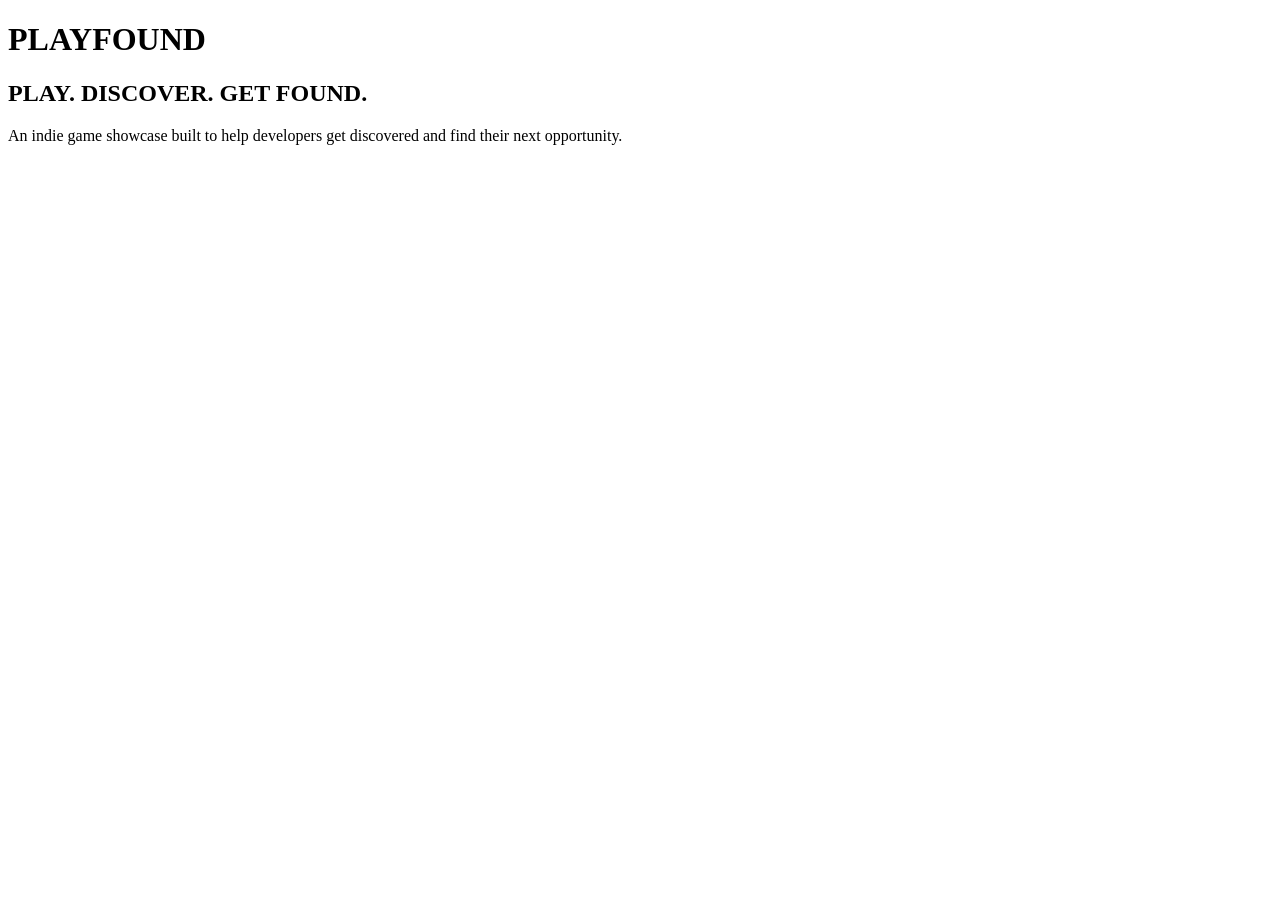
==== index.html @ e5d48557 "Add initial HTML structure for PLAYFOUND" ====
<!DOCTYPE html>
<html lang="en">

<head>
  <meta charset="UTF-8">
  <meta name="viewport" content="width=device-width, initial-scale=1.0">

  <title>PLAYFOUND</title>
</head>

<body>

  <h1>PLAYFOUND</h1>

  <h2>PLAY. DISCOVER. GET FOUND.</h2>

  <p>
    An indie game showcase built to help developers get discovered
    and find their next opportunity.
  </p>

</body>

</html>
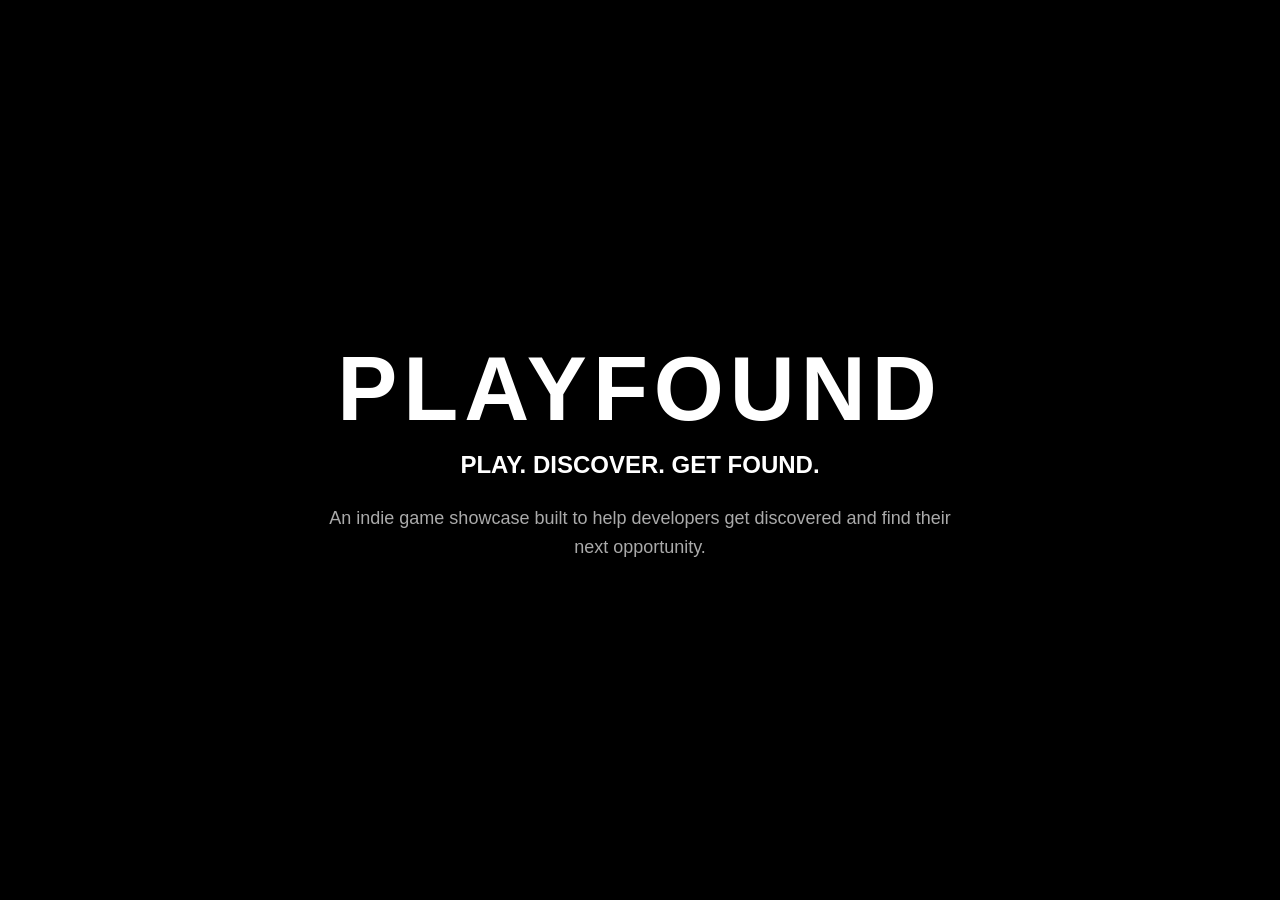
==== commit 5224e32b: "Refactor HTML structure in index.html Rearranged header and paragraph elements within the main secti" ====
--- a/index.html
+++ b/index.html
@@ -6,18 +6,23 @@
   <meta name="viewport" content="width=device-width, initial-scale=1.0">
 
   <title>PLAYFOUND</title>
+  <link rel="stylesheet" href="style.css">
 </head>
 
 <body>
 
-  <h1>PLAYFOUND</h1>
+  <main class="hero">
 
-  <h2>PLAY. DISCOVER. GET FOUND.</h2>
+    <h1>PLAYFOUND</h1>
 
-  <p>
-    An indie game showcase built to help developers get discovered
-    and find their next opportunity.
-  </p>
+    <h2>PLAY. DISCOVER. GET FOUND.</h2>
+
+    <p>
+      An indie game showcase built to help developers get discovered
+      and find their next opportunity.
+    </p>
+
+  </main>
 
 </body>
 
--- a/style.css
+++ b/style.css
@@ -0,0 +1,45 @@
+* {
+  box-sizing: border-box;
+  margin: 0;
+  padding: 0;
+}
+
+body {
+  background: #000;
+  color: #fff;
+  font-family: Arial, Helvetica, sans-serif;
+}
+
+.hero {
+  min-height: 100vh;
+
+  display: flex;
+  flex-direction: column;
+
+  justify-content: center;
+  align-items: center;
+
+  text-align: center;
+
+  padding: 40px;
+}
+
+h1 {
+  font-size: 90px;
+  letter-spacing: 6px;
+}
+
+h2 {
+  margin-top: 10px;
+  font-size: 24px;
+}
+
+p {
+  margin-top: 25px;
+  max-width: 650px;
+
+  color: #aaa;
+
+  font-size: 18px;
+  line-height: 1.6;
+}
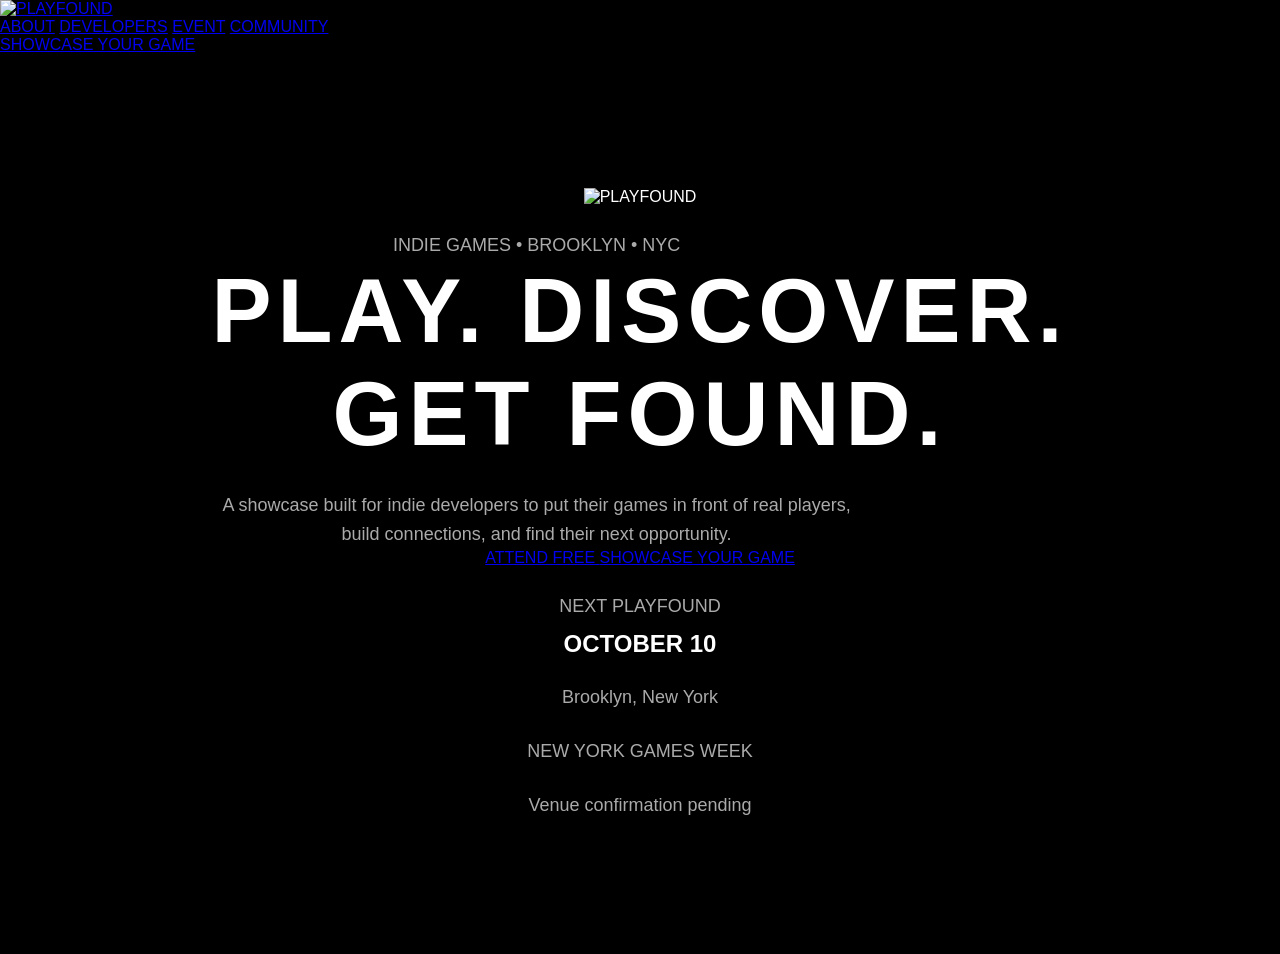
==== commit f3db9993: "Enhance index.html with SEO and navigation updates Updated the title and added meta description for " ====
--- a/index.html
+++ b/index.html
@@ -5,22 +5,105 @@
   <meta charset="UTF-8">
   <meta name="viewport" content="width=device-width, initial-scale=1.0">
 
-  <title>PLAYFOUND</title>
+  <title>PLAYFOUND | Indie Game Showcase NYC</title>
+
+  <meta
+    name="description"
+    content="PLAYFOUND is an indie game showcase where developers, players, publishers, and the gaming community come together."
+  >
+
   <link rel="stylesheet" href="style.css">
 </head>
 
 <body>
 
-  <main class="hero">
+  <!-- NAVIGATION -->
+  <header class="navbar">
 
-    <h1>PLAYFOUND</h1>
+    <a href="#" class="nav-logo">
+      <img src="playfound-logo.svg" alt="PLAYFOUND">
+    </a>
 
-    <h2>PLAY. DISCOVER. GET FOUND.</h2>
+    <nav>
+      <a href="#about">ABOUT</a>
+      <a href="#developers">DEVELOPERS</a>
+      <a href="#event">EVENT</a>
+      <a href="#community">COMMUNITY</a>
+    </nav>
 
-    <p>
-      An indie game showcase built to help developers get discovered
-      and find their next opportunity.
-    </p>
+    <a href="#developers" class="nav-button">
+      SHOWCASE YOUR GAME
+    </a>
+
+  </header>
+
+
+  <!-- HERO -->
+  <main>
+
+    <section class="hero">
+
+      <div class="hero-content">
+
+        <img
+          src="playfound-logo.svg"
+          alt="PLAYFOUND"
+          class="hero-logo"
+        >
+
+        <p class="eyebrow">
+          INDIE GAMES • BROOKLYN • NYC
+        </p>
+
+        <h1>
+          PLAY. DISCOVER.<br>
+          <span>GET FOUND.</span>
+        </h1>
+
+        <p class="hero-description">
+          A showcase built for indie developers to put their games
+          in front of real players, build connections, and find
+          their next opportunity.
+        </p>
+
+        <div class="hero-buttons">
+
+          <a href="#event" class="button primary">
+            ATTEND FREE
+          </a>
+
+          <a href="#developers" class="button secondary">
+            SHOWCASE YOUR GAME
+          </a>
+
+        </div>
+
+      </div>
+
+
+      <div class="event-card">
+
+        <p class="event-label">
+          NEXT PLAYFOUND
+        </p>
+
+        <h2>OCTOBER 10</h2>
+
+        <p>Brooklyn, New York</p>
+
+        <div class="event-divider"></div>
+
+        <p class="event-week">
+          NEW YORK GAMES WEEK
+        </p>
+
+        <p class="event-status">
+          Venue confirmation pending
+        </p>
+
+      </div>
+
+    </section>
 
   </main>
 
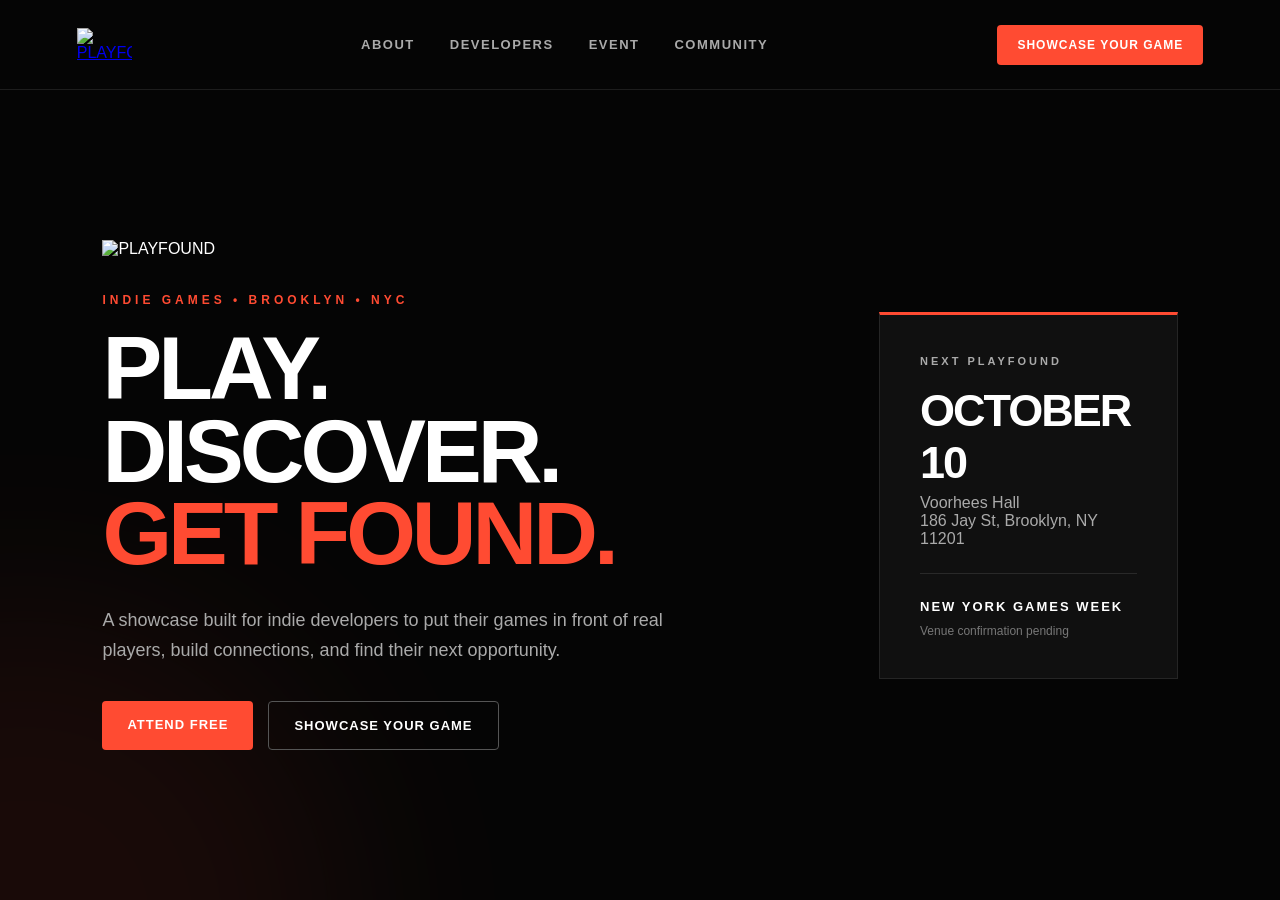
==== commit 75a8f09a: "Modify event card with new location details Updated event details and location in the event card." ====
--- a/index.html
+++ b/index.html
@@ -81,7 +81,8 @@
       </div>
 
 
-      <div class="event-card">
+      <!-- NEXT EVENT CARD -->
+      <div class="event-card" id="event">
 
         <p class="event-label">
           NEXT PLAYFOUND
@@ -89,7 +90,10 @@
 
         <h2>OCTOBER 10</h2>
 
-        <p>Brooklyn, New York</p>
+        <p>
+          Voorhees Hall<br>
+          186 Jay St, Brooklyn, NY 11201
+        </p>
 
         <div class="event-divider"></div>
 
--- a/style.css
+++ b/style.css
@@ -1,45 +1,322 @@
+/* =========================
+   PLAYFOUND
+   ========================= */
+
 * {
   box-sizing: border-box;
   margin: 0;
   padding: 0;
 }
 
+html {
+  scroll-behavior: smooth;
+}
+
 body {
-  background: #000;
-  color: #fff;
+  background: #050505;
+  color: #ffffff;
   font-family: Arial, Helvetica, sans-serif;
 }
 
+
+/* NAVIGATION */
+
+.navbar {
+  height: 90px;
+  padding: 0 6%;
+
+  display: flex;
+  align-items: center;
+  justify-content: space-between;
+
+  position: relative;
+  z-index: 10;
+
+  border-bottom: 1px solid #1d1d1d;
+}
+
+.nav-logo img {
+  width: 55px;
+  display: block;
+}
+
+.navbar nav {
+  display: flex;
+  gap: 35px;
+}
+
+.navbar nav a {
+  color: #aaaaaa;
+  text-decoration: none;
+
+  font-size: 13px;
+  font-weight: 700;
+  letter-spacing: 1.5px;
+
+  transition: 0.2s ease;
+}
+
+.navbar nav a:hover {
+  color: #ffffff;
+}
+
+.nav-button {
+  background: #ff4b32;
+  color: white;
+
+  padding: 13px 20px;
+
+  text-decoration: none;
+  font-size: 12px;
+  font-weight: 800;
+  letter-spacing: 1px;
+
+  border-radius: 4px;
+
+  transition: 0.2s ease;
+}
+
+.nav-button:hover {
+  transform: translateY(-2px);
+}
+
+
+/* HERO */
+
 .hero {
-  min-height: 100vh;
-
+  min-height: calc(100vh - 90px);
+
+  padding: 80px 8%;
+
+  display: grid;
+  grid-template-columns: 1.4fr 0.6fr;
+  align-items: center;
+  gap: 80px;
+
+  position: relative;
+  overflow: hidden;
+}
+
+
+/* subtle background glow */
+
+.hero::before {
+  content: "";
+
+  position: absolute;
+
+  width: 650px;
+  height: 650px;
+
+  left: -300px;
+  bottom: -350px;
+
+  background: #ff4b32;
+  opacity: 0.08;
+
+  border-radius: 50%;
+  filter: blur(100px);
+
+  pointer-events: none;
+}
+
+
+.hero-content {
+  position: relative;
+  z-index: 2;
+}
+
+.hero-logo {
+  width: 90px;
+  margin-bottom: 35px;
+}
+
+.eyebrow {
+  color: #ff4b32;
+
+  font-size: 12px;
+  font-weight: 800;
+
+  letter-spacing: 4px;
+
+  margin-bottom: 20px;
+}
+
+.hero h1 {
+  font-size: clamp(55px, 7vw, 105px);
+
+  line-height: 0.92;
+
+  letter-spacing: -4px;
+
+  max-width: 900px;
+}
+
+.hero h1 span {
+  color: #ff4b32;
+}
+
+.hero-description {
+  max-width: 620px;
+
+  margin-top: 30px;
+
+  color: #aaaaaa;
+
+  font-size: 18px;
+  line-height: 1.7;
+}
+
+
+/* BUTTONS */
+
+.hero-buttons {
   display: flex;
-  flex-direction: column;
-
-  justify-content: center;
-  align-items: center;
-
-  text-align: center;
+  gap: 15px;
+
+  margin-top: 35px;
+}
+
+.button {
+  display: inline-block;
+
+  padding: 16px 25px;
+
+  text-decoration: none;
+
+  font-size: 13px;
+  font-weight: 800;
+  letter-spacing: 1px;
+
+  border-radius: 4px;
+
+  transition: 0.2s ease;
+}
+
+.button:hover {
+  transform: translateY(-2px);
+}
+
+.primary {
+  background: #ff4b32;
+  color: white;
+}
+
+.secondary {
+  color: white;
+  border: 1px solid #555;
+  background: transparent;
+}
+
+.secondary:hover {
+  border-color: white;
+}
+
+
+/* EVENT CARD */
+
+.event-card {
+  position: relative;
+  z-index: 2;
+
+  background: #101010;
+
+  border: 1px solid #252525;
+  border-top: 3px solid #ff4b32;
 
   padding: 40px;
-}
-
-h1 {
-  font-size: 90px;
-  letter-spacing: 6px;
-}
-
-h2 {
+
+  max-width: 400px;
+}
+
+.event-label {
+  color: #ff4b32;
+
+  font-size: 11px;
+  font-weight: 800;
+
+  letter-spacing: 3px;
+
+  margin-bottom: 18px;
+}
+
+.event-card h2 {
+  font-size: 45px;
+  letter-spacing: -2px;
+
+  margin-bottom: 5px;
+}
+
+.event-card > p {
+  color: #aaaaaa;
+}
+
+.event-divider {
+  height: 1px;
+
+  background: #292929;
+
+  margin: 25px 0;
+}
+
+.event-card .event-week {
+  color: white;
+
+  font-size: 13px;
+  font-weight: 800;
+
+  letter-spacing: 2px;
+}
+
+.event-card .event-status {
   margin-top: 10px;
-  font-size: 24px;
-}
-
-p {
-  margin-top: 25px;
-  max-width: 650px;
-
-  color: #aaa;
-
-  font-size: 18px;
-  line-height: 1.6;
-}
+
+  font-size: 12px;
+
+  color: #777777;
+}
+
+
+/* MOBILE */
+
+@media (max-width: 850px) {
+
+  .navbar {
+    padding: 0 5%;
+  }
+
+  .navbar nav {
+    display: none;
+  }
+
+  .nav-button {
+    font-size: 10px;
+    padding: 11px 14px;
+  }
+
+  .hero {
+    grid-template-columns: 1fr;
+
+    padding: 60px 7%;
+
+    gap: 50px;
+  }
+
+  .hero h1 {
+    letter-spacing: -2px;
+  }
+
+  .hero-description {
+    font-size: 16px;
+  }
+
+  .hero-buttons {
+    flex-direction: column;
+    align-items: flex-start;
+  }
+
+  .event-card {
+    width: 100%;
+    max-width: none;
+  }
+}
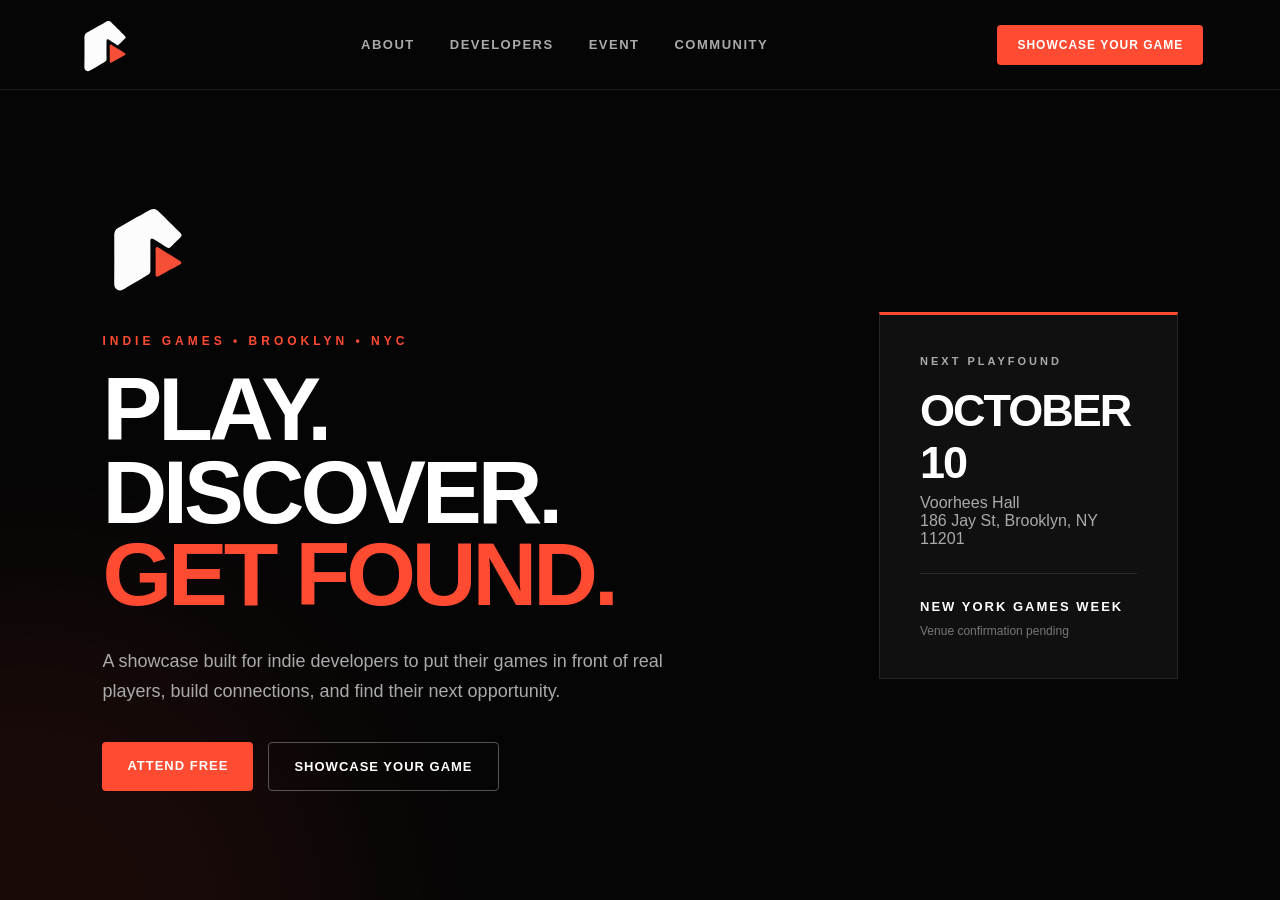
==== commit 180d374b: "Update logo image source in index.html" ====
--- a/index.html
+++ b/index.html
@@ -21,7 +21,7 @@
   <header class="navbar">
 
     <a href="#" class="nav-logo">
-      <img src="playfound-logo.svg" alt="PLAYFOUND">
+      <img src="playfound%20logo%20white.svg" alt="PLAYFOUND">
     </a>
 
     <nav>
@@ -46,7 +46,7 @@
       <div class="hero-content">
 
         <img
-          src="playfound-logo.svg"
+          src="playfound%20logo%20white.svg"
           alt="PLAYFOUND"
           class="hero-logo"
         >
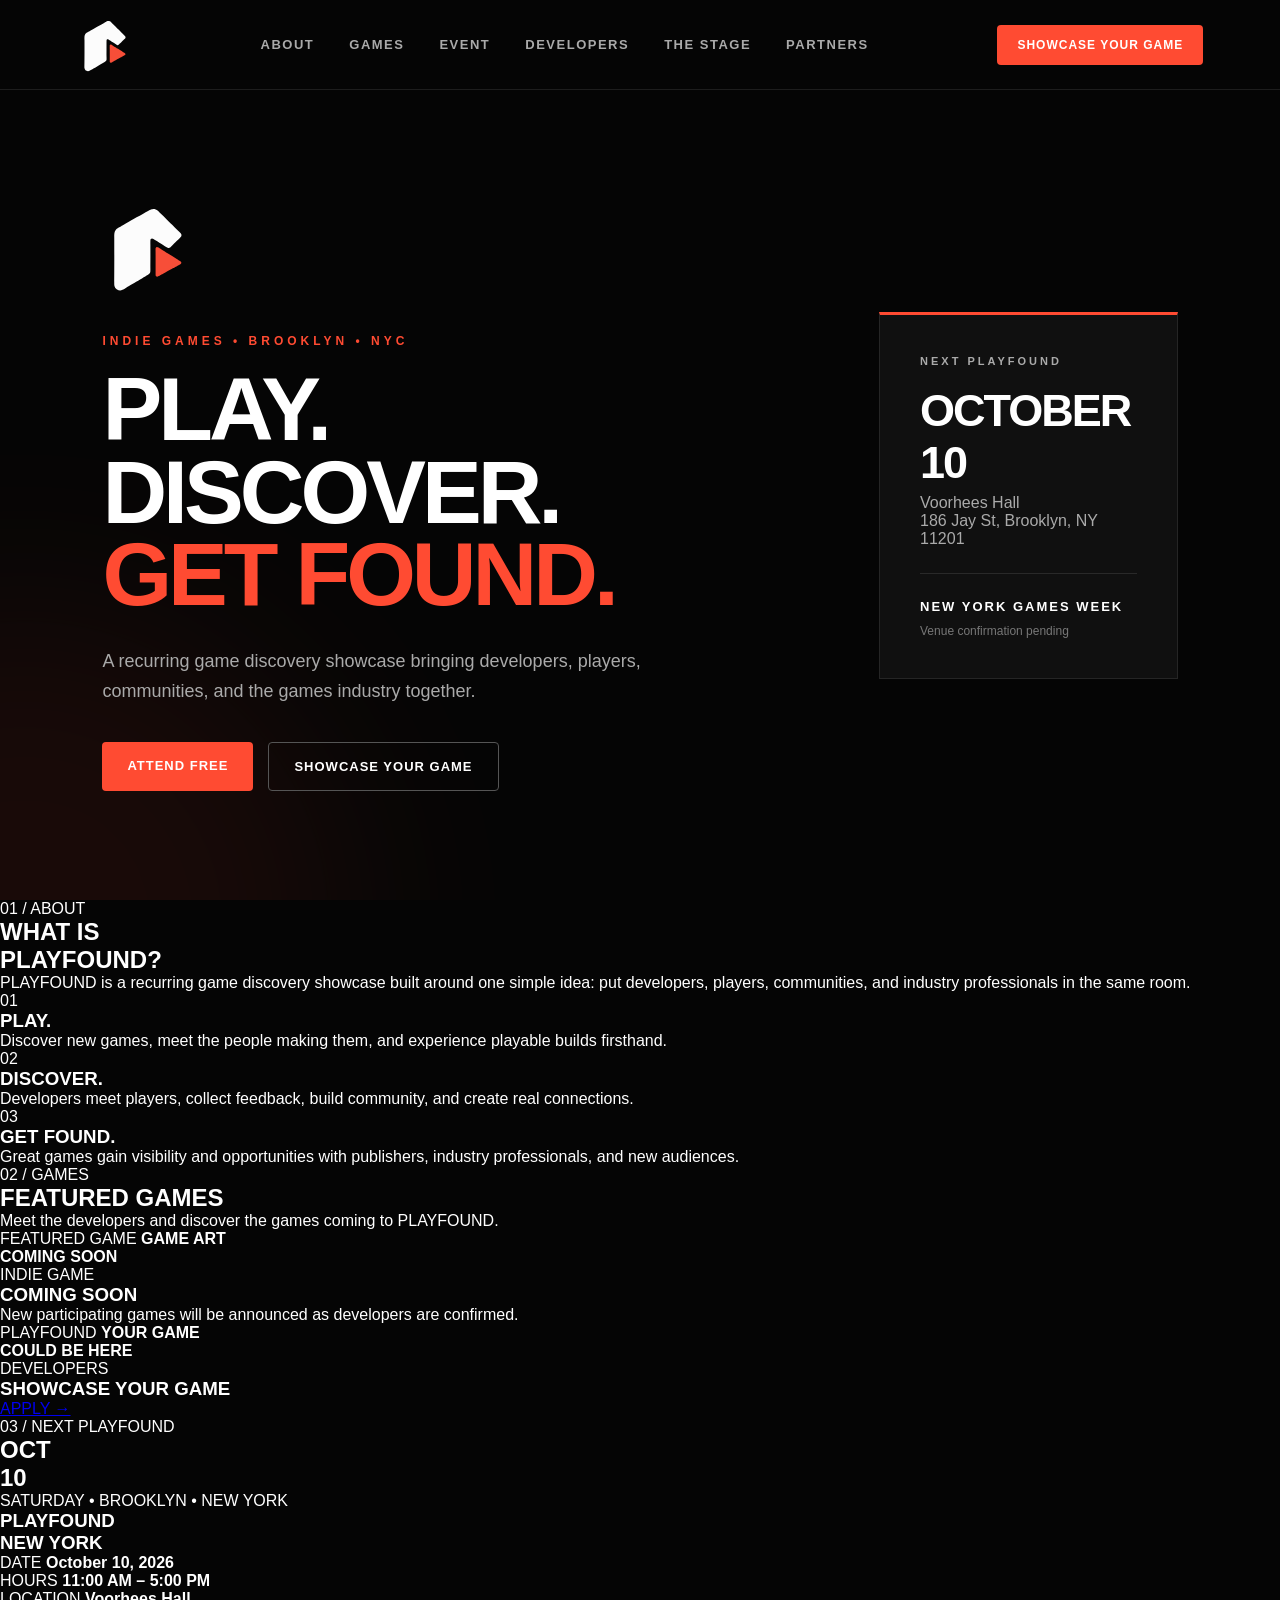
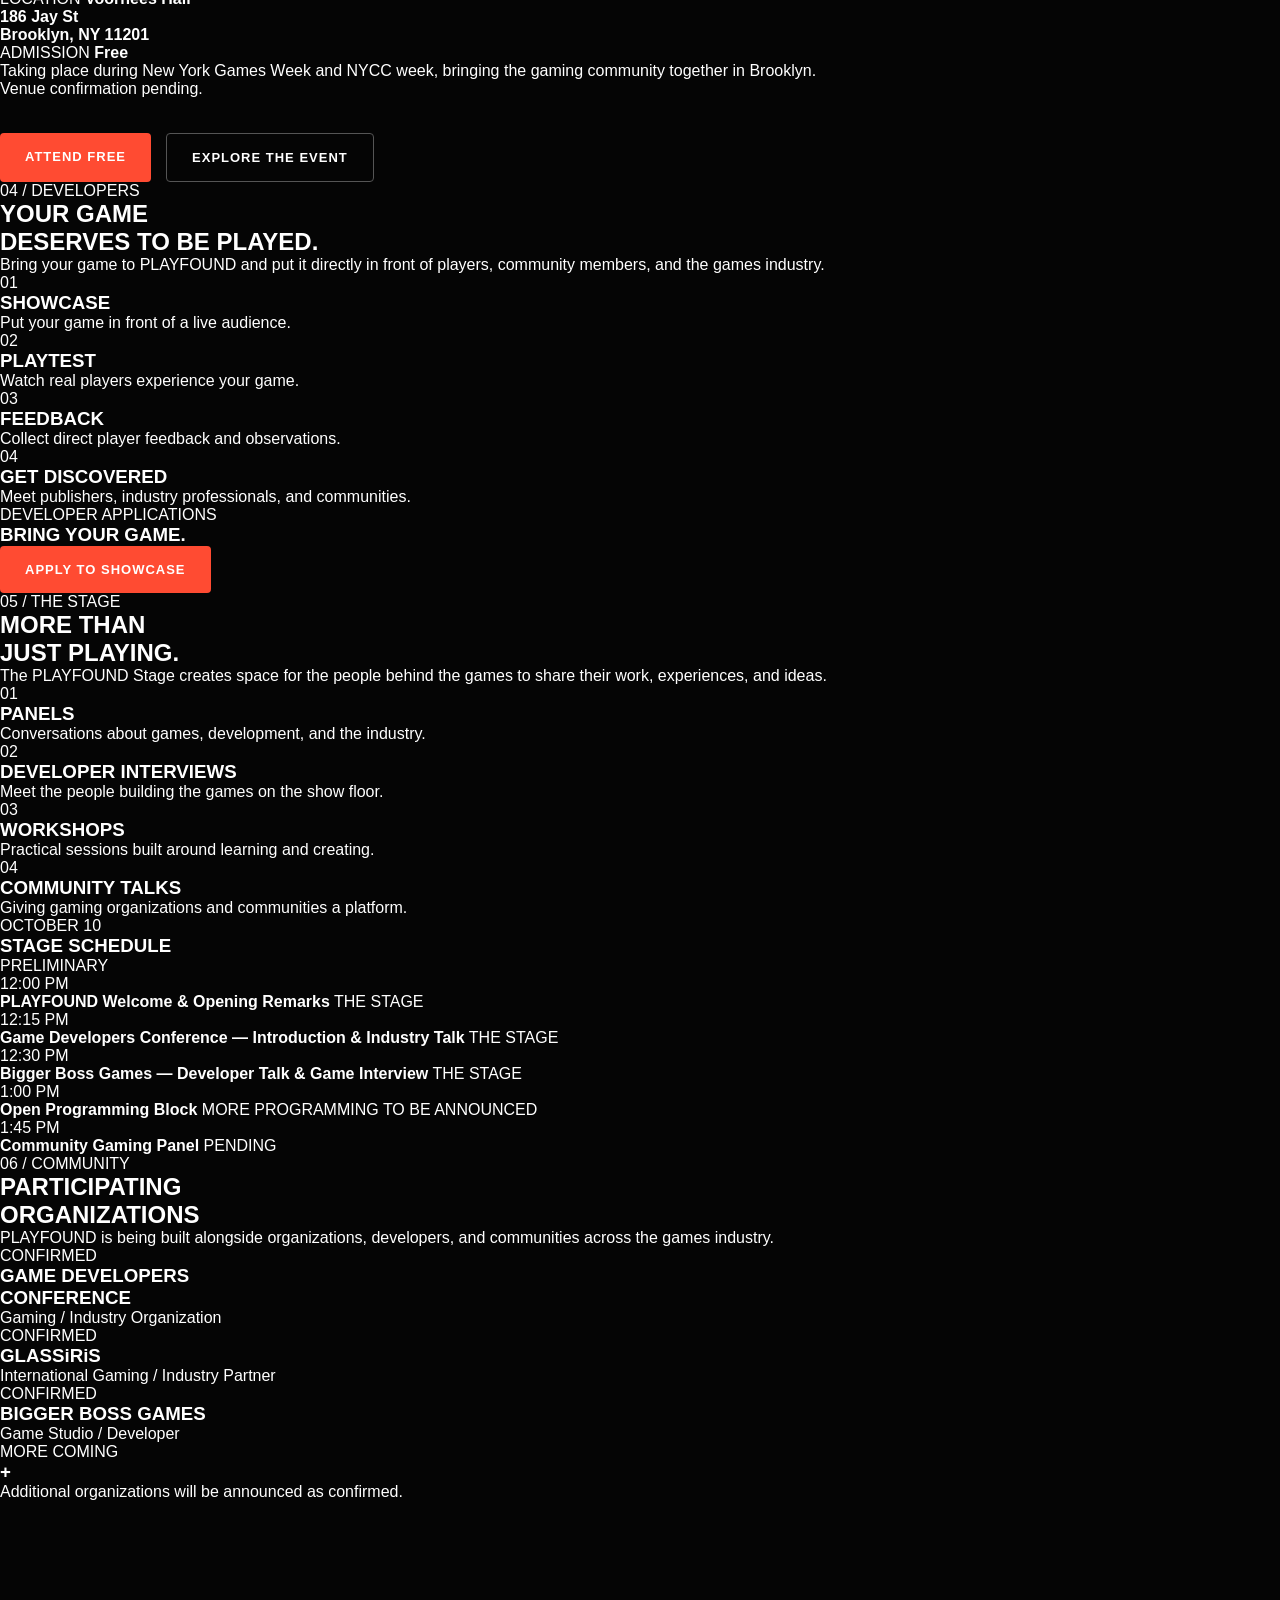
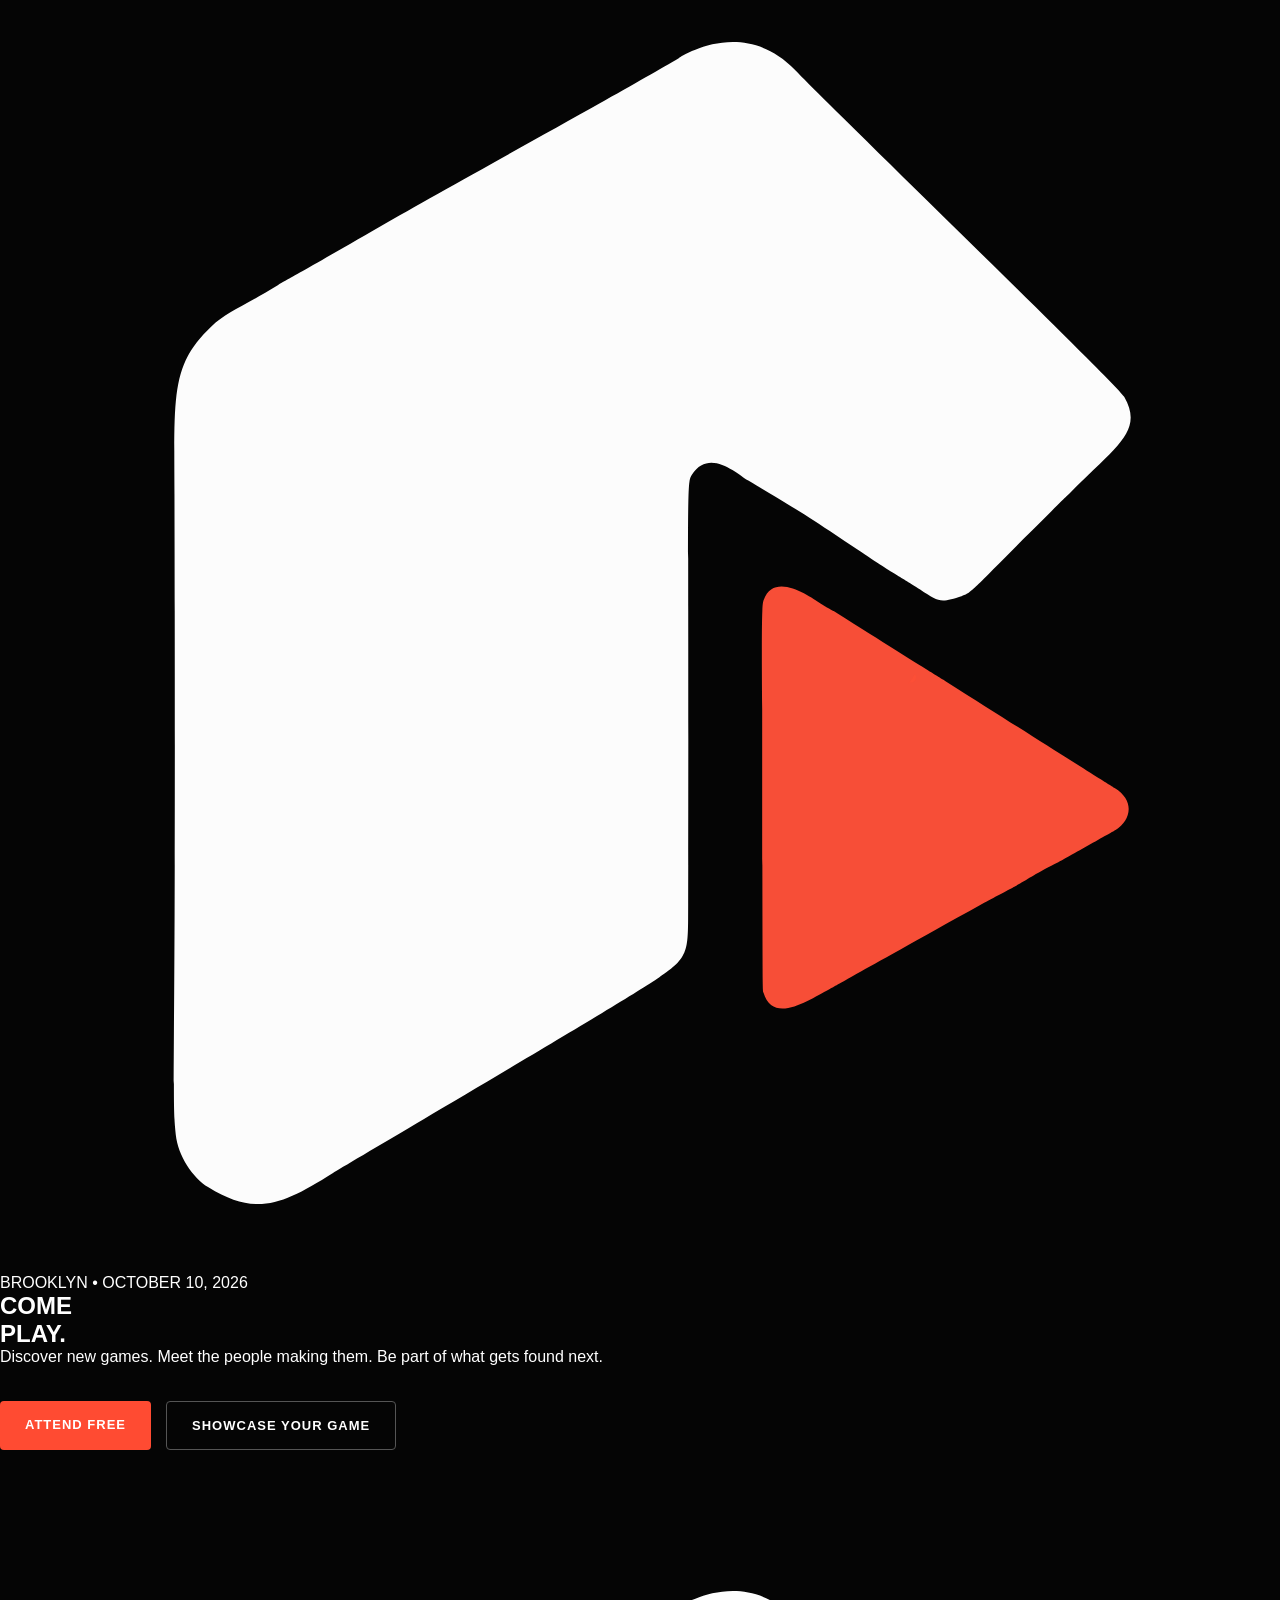
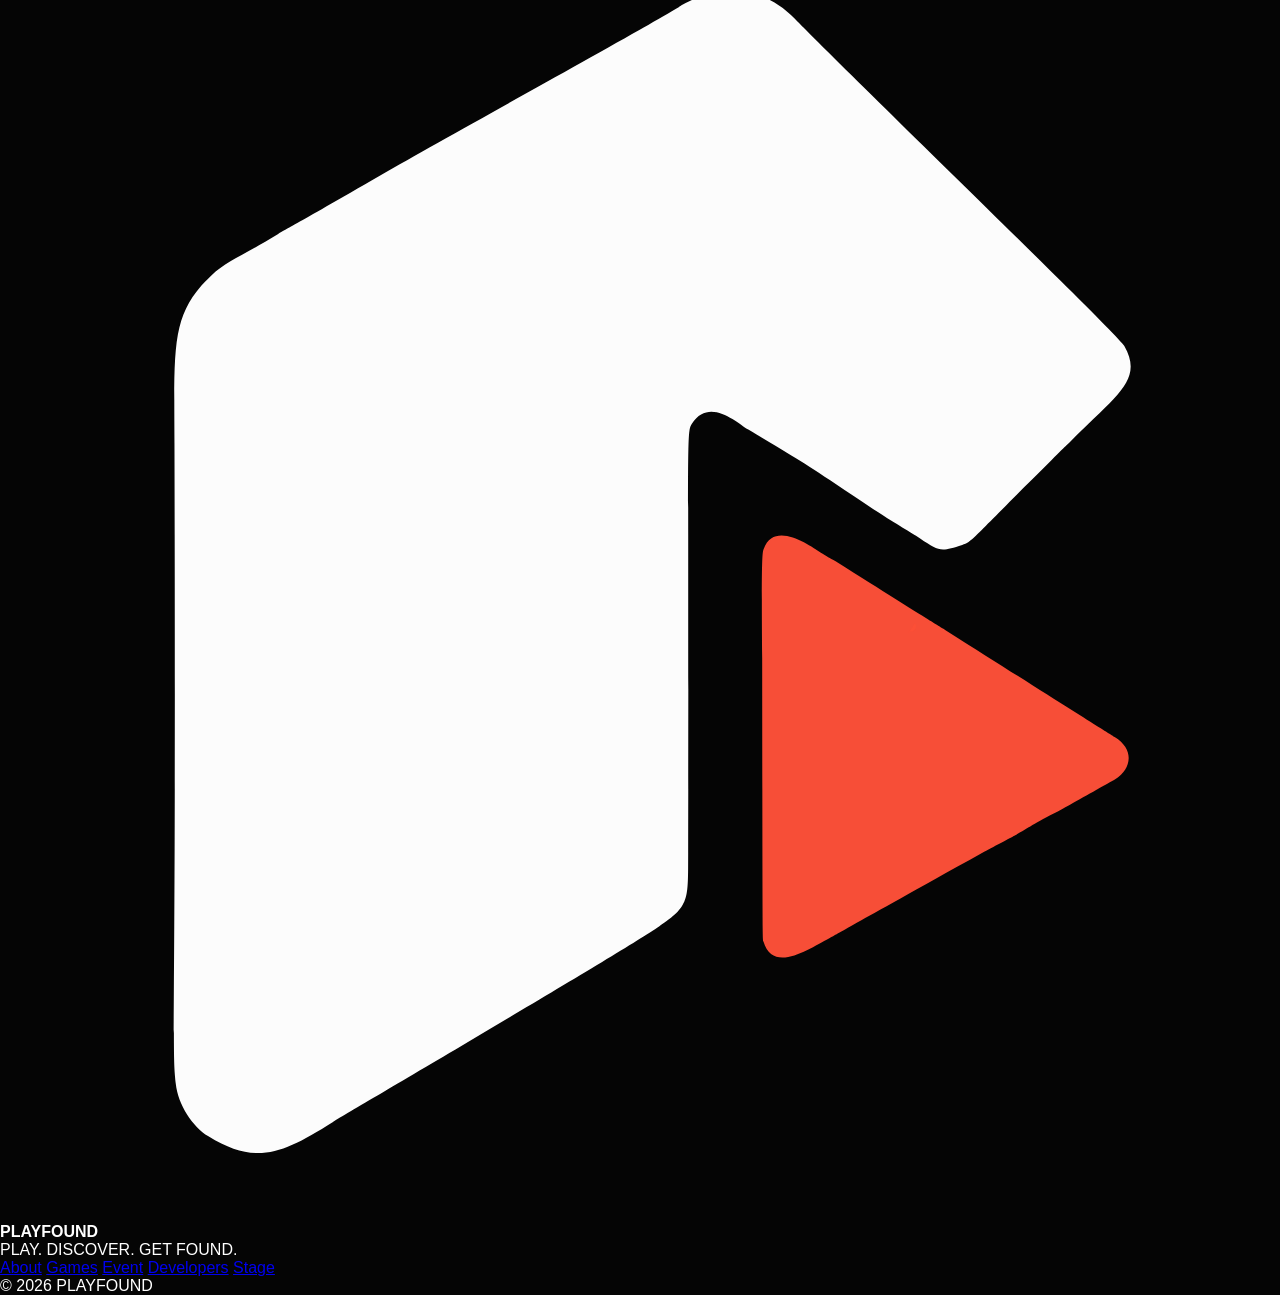
==== commit b21d1db6: "Revise event details and enhance developer sections Updated the event details and descriptions for c" ====
--- a/index.html
+++ b/index.html
@@ -9,7 +9,7 @@
 
   <meta
     name="description"
-    content="PLAYFOUND is an indie game showcase where developers, players, publishers, and the gaming community come together."
+    content="PLAYFOUND is a recurring indie game showcase in Brooklyn where developers, players, communities, and the games industry come together."
   >
 
   <link rel="stylesheet" href="style.css">
@@ -17,18 +17,23 @@
 
 <body>
 
-  <!-- NAVIGATION -->
+  <!-- =========================
+       NAVIGATION
+  ========================== -->
+
   <header class="navbar">
 
-    <a href="#" class="nav-logo">
+    <a href="#top" class="nav-logo">
       <img src="playfound%20logo%20white.svg" alt="PLAYFOUND">
     </a>
 
     <nav>
       <a href="#about">ABOUT</a>
+      <a href="#games">GAMES</a>
+      <a href="#event">EVENT</a>
       <a href="#developers">DEVELOPERS</a>
-      <a href="#event">EVENT</a>
-      <a href="#community">COMMUNITY</a>
+      <a href="#stage">THE STAGE</a>
+      <a href="#partners">PARTNERS</a>
     </nav>
 
     <a href="#developers" class="nav-button">
@@ -38,8 +43,11 @@
   </header>
 
 
-  <!-- HERO -->
-  <main>
+  <main id="top">
+
+    <!-- =========================
+         HERO
+    ========================== -->
 
     <section class="hero">
 
@@ -61,9 +69,8 @@
         </h1>
 
         <p class="hero-description">
-          A showcase built for indie developers to put their games
-          in front of real players, build connections, and find
-          their next opportunity.
+          A recurring game discovery showcase bringing developers,
+          players, communities, and the games industry together.
         </p>
 
         <div class="hero-buttons">
@@ -81,8 +88,7 @@
       </div>
 
 
-      <!-- NEXT EVENT CARD -->
-      <div class="event-card" id="event">
+      <div class="event-card">
 
         <p class="event-label">
           NEXT PLAYFOUND
@@ -90,7 +96,7 @@
 
         <h2>OCTOBER 10</h2>
 
-        <p>
+        <p class="event-location">
           Voorhees Hall<br>
           186 Jay St, Brooklyn, NY 11201
         </p>
@@ -109,8 +115,552 @@
 
     </section>
 
+
+    <!-- =========================
+         WHAT IS PLAYFOUND
+    ========================== -->
+
+    <section class="section about" id="about">
+
+      <div class="section-heading">
+
+        <p class="section-number">01 / ABOUT</p>
+
+        <h2>WHAT IS<br>PLAYFOUND?</h2>
+
+        <p>
+          PLAYFOUND is a recurring game discovery showcase built around
+          one simple idea: put developers, players, communities, and
+          industry professionals in the same room.
+        </p>
+
+      </div>
+
+
+      <div class="three-grid">
+
+        <article class="concept-card">
+
+          <span>01</span>
+
+          <h3>PLAY.</h3>
+
+          <p>
+            Discover new games, meet the people making them,
+            and experience playable builds firsthand.
+          </p>
+
+        </article>
+
+
+        <article class="concept-card">
+
+          <span>02</span>
+
+          <h3>DISCOVER.</h3>
+
+          <p>
+            Developers meet players, collect feedback,
+            build community, and create real connections.
+          </p>
+
+        </article>
+
+
+        <article class="concept-card highlight">
+
+          <span>03</span>
+
+          <h3>GET FOUND.</h3>
+
+          <p>
+            Great games gain visibility and opportunities
+            with publishers, industry professionals, and new audiences.
+          </p>
+
+        </article>
+
+      </div>
+
+    </section>
+
+
+    <!-- =========================
+         FEATURED GAMES
+    ========================== -->
+
+    <section class="section games-section" id="games">
+
+      <div class="section-title-row">
+
+        <div>
+          <p class="section-number">02 / GAMES</p>
+          <h2>FEATURED GAMES</h2>
+        </div>
+
+        <p class="section-side-copy">
+          Meet the developers and discover the games coming to PLAYFOUND.
+        </p>
+
+      </div>
+
+
+      <div class="games-grid">
+
+        <article class="game-card featured-game">
+
+          <div class="game-art">
+
+            <div class="game-placeholder">
+              <span>FEATURED GAME</span>
+              <strong>GAME ART<br>COMING SOON</strong>
+            </div>
+
+          </div>
+
+          <div class="game-info">
+
+            <div>
+              <p class="game-type">INDIE GAME</p>
+              <h3>COMING SOON</h3>
+            </div>
+
+            <p>
+              New participating games will be announced as developers
+              are confirmed.
+            </p>
+
+          </div>
+
+        </article>
+
+
+        <article class="game-card">
+
+          <div class="game-art">
+
+            <div class="game-placeholder">
+              <span>PLAYFOUND</span>
+              <strong>YOUR GAME<br>COULD BE HERE</strong>
+            </div>
+
+          </div>
+
+          <div class="game-info">
+
+            <div>
+              <p class="game-type">DEVELOPERS</p>
+              <h3>SHOWCASE YOUR GAME</h3>
+            </div>
+
+            <a href="#developers" class="text-link">
+              APPLY →
+            </a>
+
+          </div>
+
+        </article>
+
+      </div>
+
+    </section>
+
+
+    <!-- =========================
+         NEXT EVENT
+    ========================== -->
+
+    <section class="next-event section" id="event">
+
+      <div class="event-big-date">
+
+        <p class="section-number">03 / NEXT PLAYFOUND</p>
+
+        <h2>
+          OCT<br>
+          <span>10</span>
+        </h2>
+
+      </div>
+
+
+      <div class="event-details">
+
+        <p class="event-kicker">
+          SATURDAY • BROOKLYN • NEW YORK
+        </p>
+
+        <h3>PLAYFOUND<br>NEW YORK</h3>
+
+        <div class="event-detail-grid">
+
+          <div>
+            <span>DATE</span>
+            <strong>October 10, 2026</strong>
+          </div>
+
+          <div>
+            <span>HOURS</span>
+            <strong>11:00 AM – 5:00 PM</strong>
+          </div>
+
+          <div>
+            <span>LOCATION</span>
+            <strong>
+              Voorhees Hall<br>
+              186 Jay St<br>
+              Brooklyn, NY 11201
+            </strong>
+          </div>
+
+          <div>
+            <span>ADMISSION</span>
+            <strong>Free</strong>
+          </div>
+
+        </div>
+
+        <p class="event-note">
+          Taking place during New York Games Week and NYCC week,
+          bringing the gaming community together in Brooklyn.
+        </p>
+
+        <p class="venue-note">
+          Venue confirmation pending.
+        </p>
+
+        <div class="hero-buttons">
+
+          <a href="#final-cta" class="button primary">
+            ATTEND FREE
+          </a>
+
+          <a href="#stage" class="button secondary">
+            EXPLORE THE EVENT
+          </a>
+
+        </div>
+
+      </div>
+
+    </section>
+
+
+    <!-- =========================
+         FOR DEVELOPERS
+    ========================== -->
+
+    <section class="section developers-section" id="developers">
+
+      <div class="developer-heading">
+
+        <p class="section-number">04 / DEVELOPERS</p>
+
+        <h2>
+          YOUR GAME<br>
+          <span>DESERVES TO BE PLAYED.</span>
+        </h2>
+
+        <p>
+          Bring your game to PLAYFOUND and put it directly
+          in front of players, community members, and the games industry.
+        </p>
+
+      </div>
+
+
+      <div class="developer-benefits">
+
+        <article>
+          <span>01</span>
+          <h3>SHOWCASE</h3>
+          <p>Put your game in front of a live audience.</p>
+        </article>
+
+        <article>
+          <span>02</span>
+          <h3>PLAYTEST</h3>
+          <p>Watch real players experience your game.</p>
+        </article>
+
+        <article>
+          <span>03</span>
+          <h3>FEEDBACK</h3>
+          <p>Collect direct player feedback and observations.</p>
+        </article>
+
+        <article>
+          <span>04</span>
+          <h3>GET DISCOVERED</h3>
+          <p>Meet publishers, industry professionals, and communities.</p>
+        </article>
+
+      </div>
+
+
+      <div class="developer-cta">
+
+        <div>
+          <p>DEVELOPER APPLICATIONS</p>
+          <h3>BRING YOUR GAME.</h3>
+        </div>
+
+        <a href="#" class="button primary">
+          APPLY TO SHOWCASE
+        </a>
+
+      </div>
+
+    </section>
+
+
+    <!-- =========================
+         THE STAGE
+    ========================== -->
+
+    <section class="section stage-section" id="stage">
+
+      <div class="stage-intro">
+
+        <p class="section-number">05 / THE STAGE</p>
+
+        <h2>
+          MORE THAN<br>
+          <span>JUST PLAYING.</span>
+        </h2>
+
+        <p>
+          The PLAYFOUND Stage creates space for the people behind
+          the games to share their work, experiences, and ideas.
+        </p>
+
+      </div>
+
+
+      <div class="stage-grid">
+
+        <article>
+          <span>01</span>
+          <h3>PANELS</h3>
+          <p>Conversations about games, development, and the industry.</p>
+        </article>
+
+        <article>
+          <span>02</span>
+          <h3>DEVELOPER INTERVIEWS</h3>
+          <p>Meet the people building the games on the show floor.</p>
+        </article>
+
+        <article>
+          <span>03</span>
+          <h3>WORKSHOPS</h3>
+          <p>Practical sessions built around learning and creating.</p>
+        </article>
+
+        <article>
+          <span>04</span>
+          <h3>COMMUNITY TALKS</h3>
+          <p>Giving gaming organizations and communities a platform.</p>
+        </article>
+
+      </div>
+
+
+      <div class="schedule-preview">
+
+        <div class="schedule-header">
+
+          <div>
+            <p>OCTOBER 10</p>
+            <h3>STAGE SCHEDULE</h3>
+          </div>
+
+          <span>PRELIMINARY</span>
+
+        </div>
+
+
+        <div class="schedule-row">
+          <time>12:00 PM</time>
+          <div>
+            <strong>PLAYFOUND Welcome & Opening Remarks</strong>
+            <span>THE STAGE</span>
+          </div>
+        </div>
+
+
+        <div class="schedule-row">
+          <time>12:15 PM</time>
+          <div>
+            <strong>Game Developers Conference — Introduction & Industry Talk</strong>
+            <span>THE STAGE</span>
+          </div>
+        </div>
+
+
+        <div class="schedule-row">
+          <time>12:30 PM</time>
+          <div>
+            <strong>Bigger Boss Games — Developer Talk & Game Interview</strong>
+            <span>THE STAGE</span>
+          </div>
+        </div>
+
+
+        <div class="schedule-row open">
+          <time>1:00 PM</time>
+          <div>
+            <strong>Open Programming Block</strong>
+            <span>MORE PROGRAMMING TO BE ANNOUNCED</span>
+          </div>
+        </div>
+
+
+        <div class="schedule-row">
+          <time>1:45 PM</time>
+          <div>
+            <strong>Community Gaming Panel</strong>
+            <span>PENDING</span>
+          </div>
+        </div>
+
+      </div>
+
+    </section>
+
+
+    <!-- =========================
+         PARTNERS
+    ========================== -->
+
+    <section class="section partners-section" id="partners">
+
+      <div class="partners-heading">
+
+        <p class="section-number">06 / COMMUNITY</p>
+
+        <h2>
+          PARTICIPATING<br>
+          <span>ORGANIZATIONS</span>
+        </h2>
+
+        <p>
+          PLAYFOUND is being built alongside organizations,
+          developers, and communities across the games industry.
+        </p>
+
+      </div>
+
+
+      <div class="partner-grid">
+
+        <div class="partner-card">
+          <span>CONFIRMED</span>
+          <h3>GAME DEVELOPERS<br>CONFERENCE</h3>
+          <p>Gaming / Industry Organization</p>
+        </div>
+
+        <div class="partner-card">
+          <span>CONFIRMED</span>
+          <h3>GLASSiRiS</h3>
+          <p>International Gaming / Industry Partner</p>
+        </div>
+
+        <div class="partner-card">
+          <span>CONFIRMED</span>
+          <h3>BIGGER BOSS GAMES</h3>
+          <p>Game Studio / Developer</p>
+        </div>
+
+        <div class="partner-card future-partner">
+          <span>MORE COMING</span>
+          <h3>+</h3>
+          <p>Additional organizations will be announced as confirmed.</p>
+        </div>
+
+      </div>
+
+    </section>
+
+
+    <!-- =========================
+         FINAL CTA
+    ========================== -->
+
+    <section class="final-cta" id="final-cta">
+
+      <img
+        src="playfound%20logo%20white.svg"
+        alt="PLAYFOUND"
+        class="final-logo"
+      >
+
+      <p class="section-number">
+        BROOKLYN • OCTOBER 10, 2026
+      </p>
+
+      <h2>
+        COME<br>
+        <span>PLAY.</span>
+      </h2>
+
+      <p class="final-description">
+        Discover new games. Meet the people making them.
+        Be part of what gets found next.
+      </p>
+
+      <div class="hero-buttons final-buttons">
+
+        <a href="#" class="button primary">
+          ATTEND FREE
+        </a>
+
+        <a href="#developers" class="button secondary">
+          SHOWCASE YOUR GAME
+        </a>
+
+      </div>
+
+    </section>
+
   </main>
 
+
+  <!-- =========================
+       FOOTER
+  ========================== -->
+
+  <footer>
+
+    <div class="footer-brand">
+
+      <img src="playfound%20logo%20white.svg" alt="PLAYFOUND">
+
+      <div>
+        <strong>PLAYFOUND</strong>
+        <p>PLAY. DISCOVER. GET FOUND.</p>
+      </div>
+
+    </div>
+
+
+    <div class="footer-links">
+
+      <a href="#about">About</a>
+      <a href="#games">Games</a>
+      <a href="#event">Event</a>
+      <a href="#developers">Developers</a>
+      <a href="#stage">Stage</a>
+
+    </div>
+
+
+    <p class="copyright">
+      © 2026 PLAYFOUND
+    </p>
+
+  </footer>
+
 </body>
 
 </html>
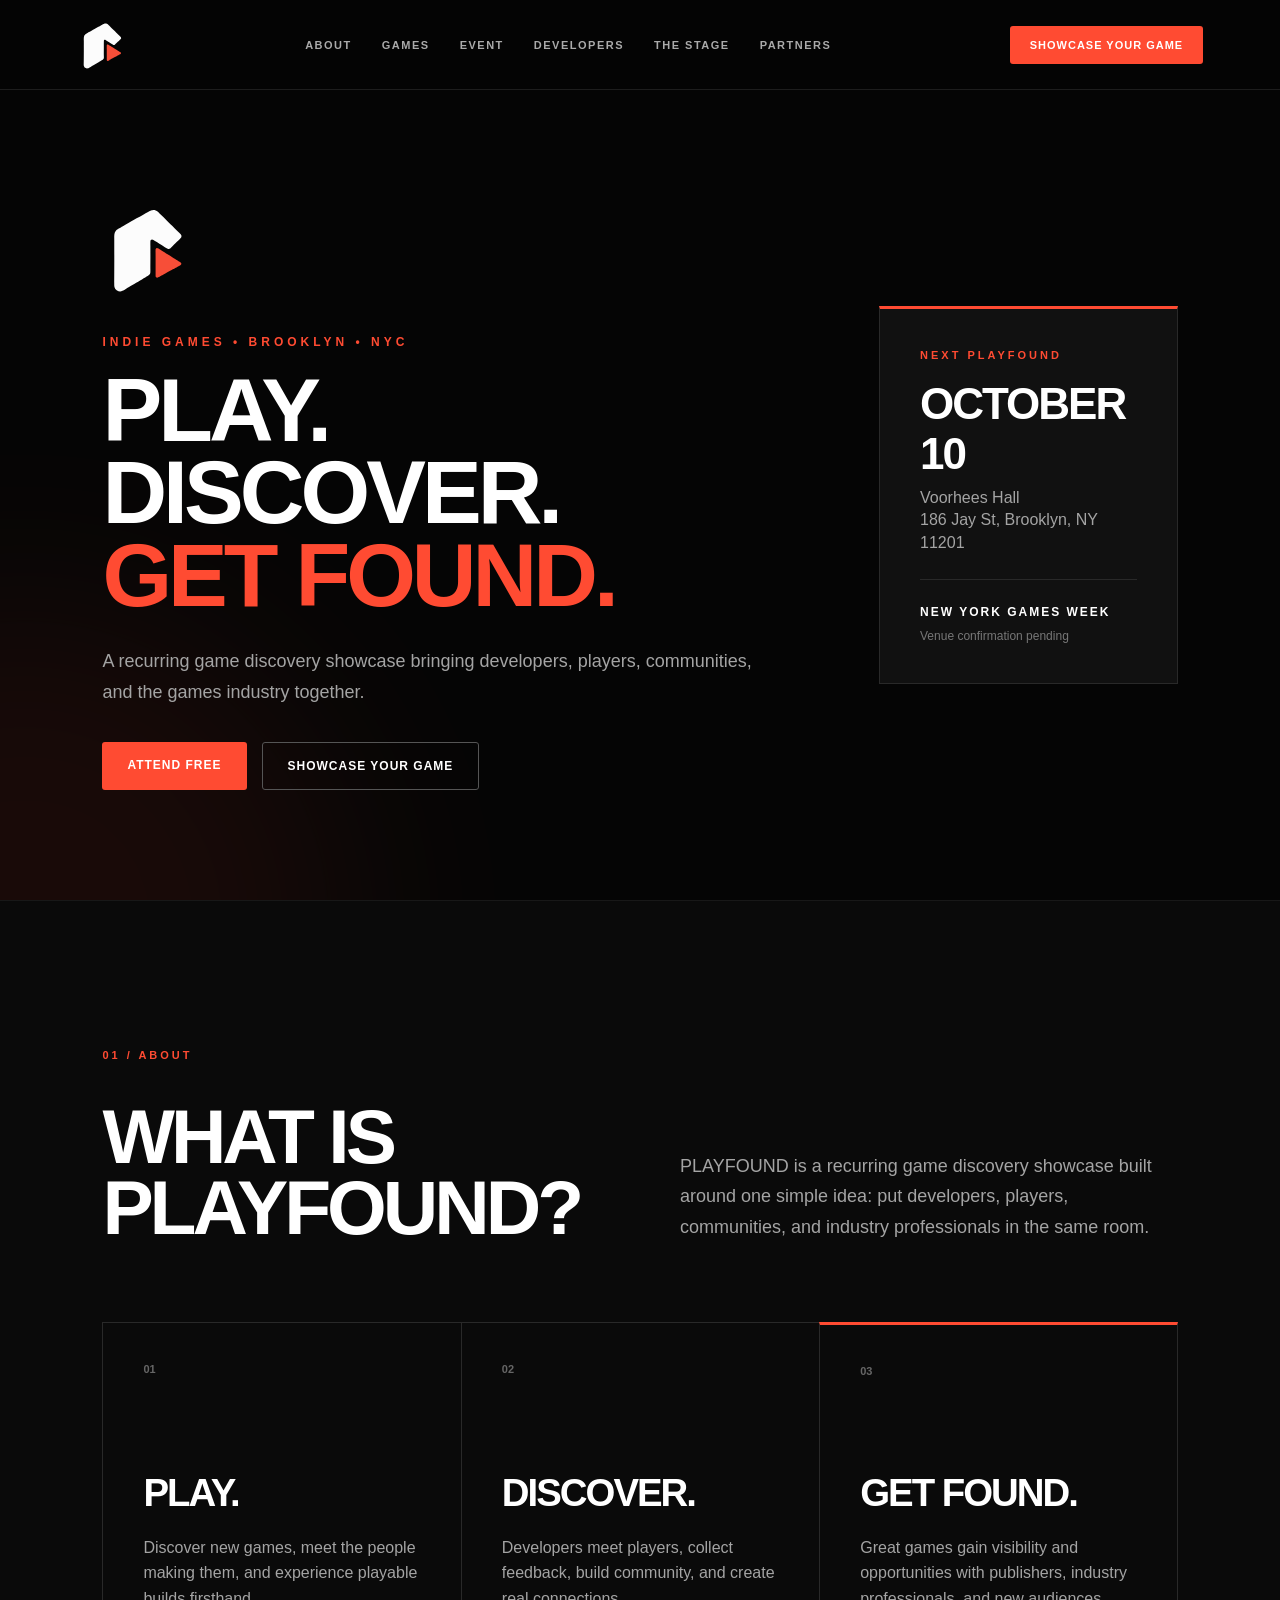
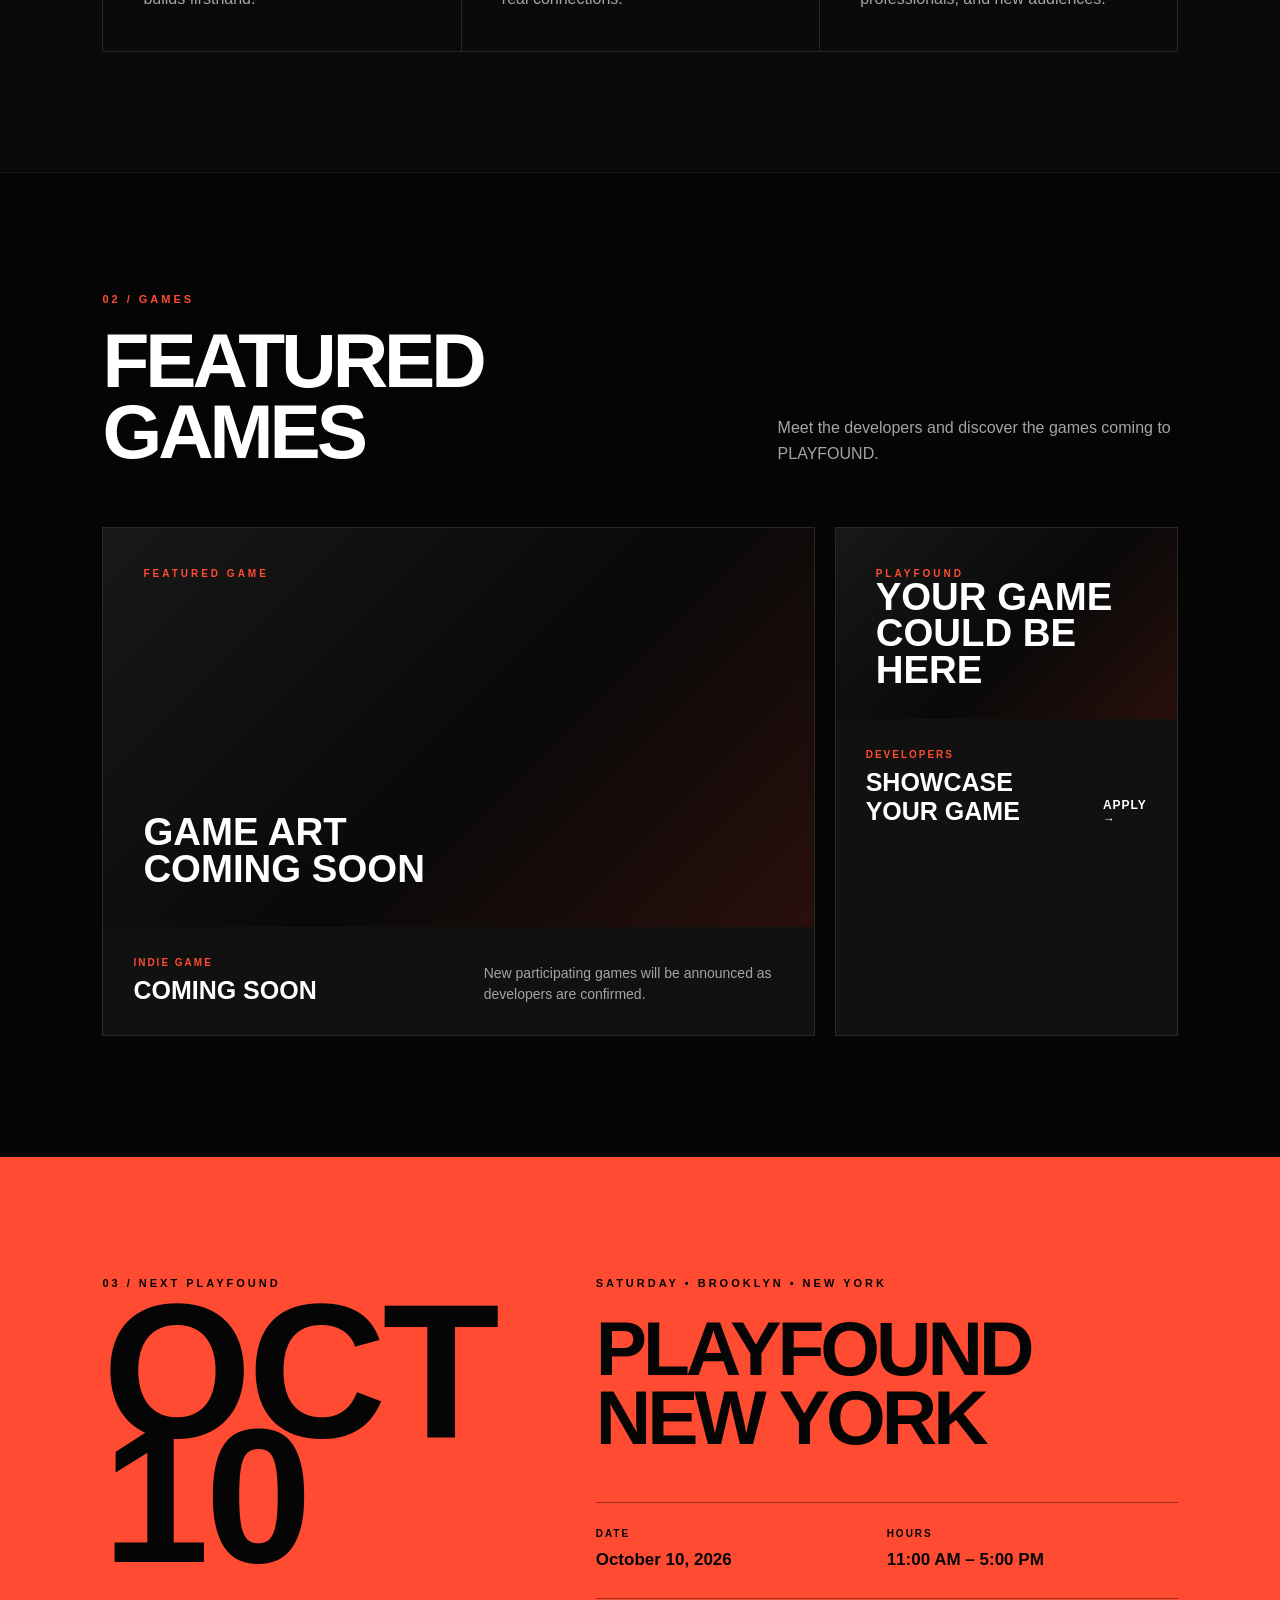
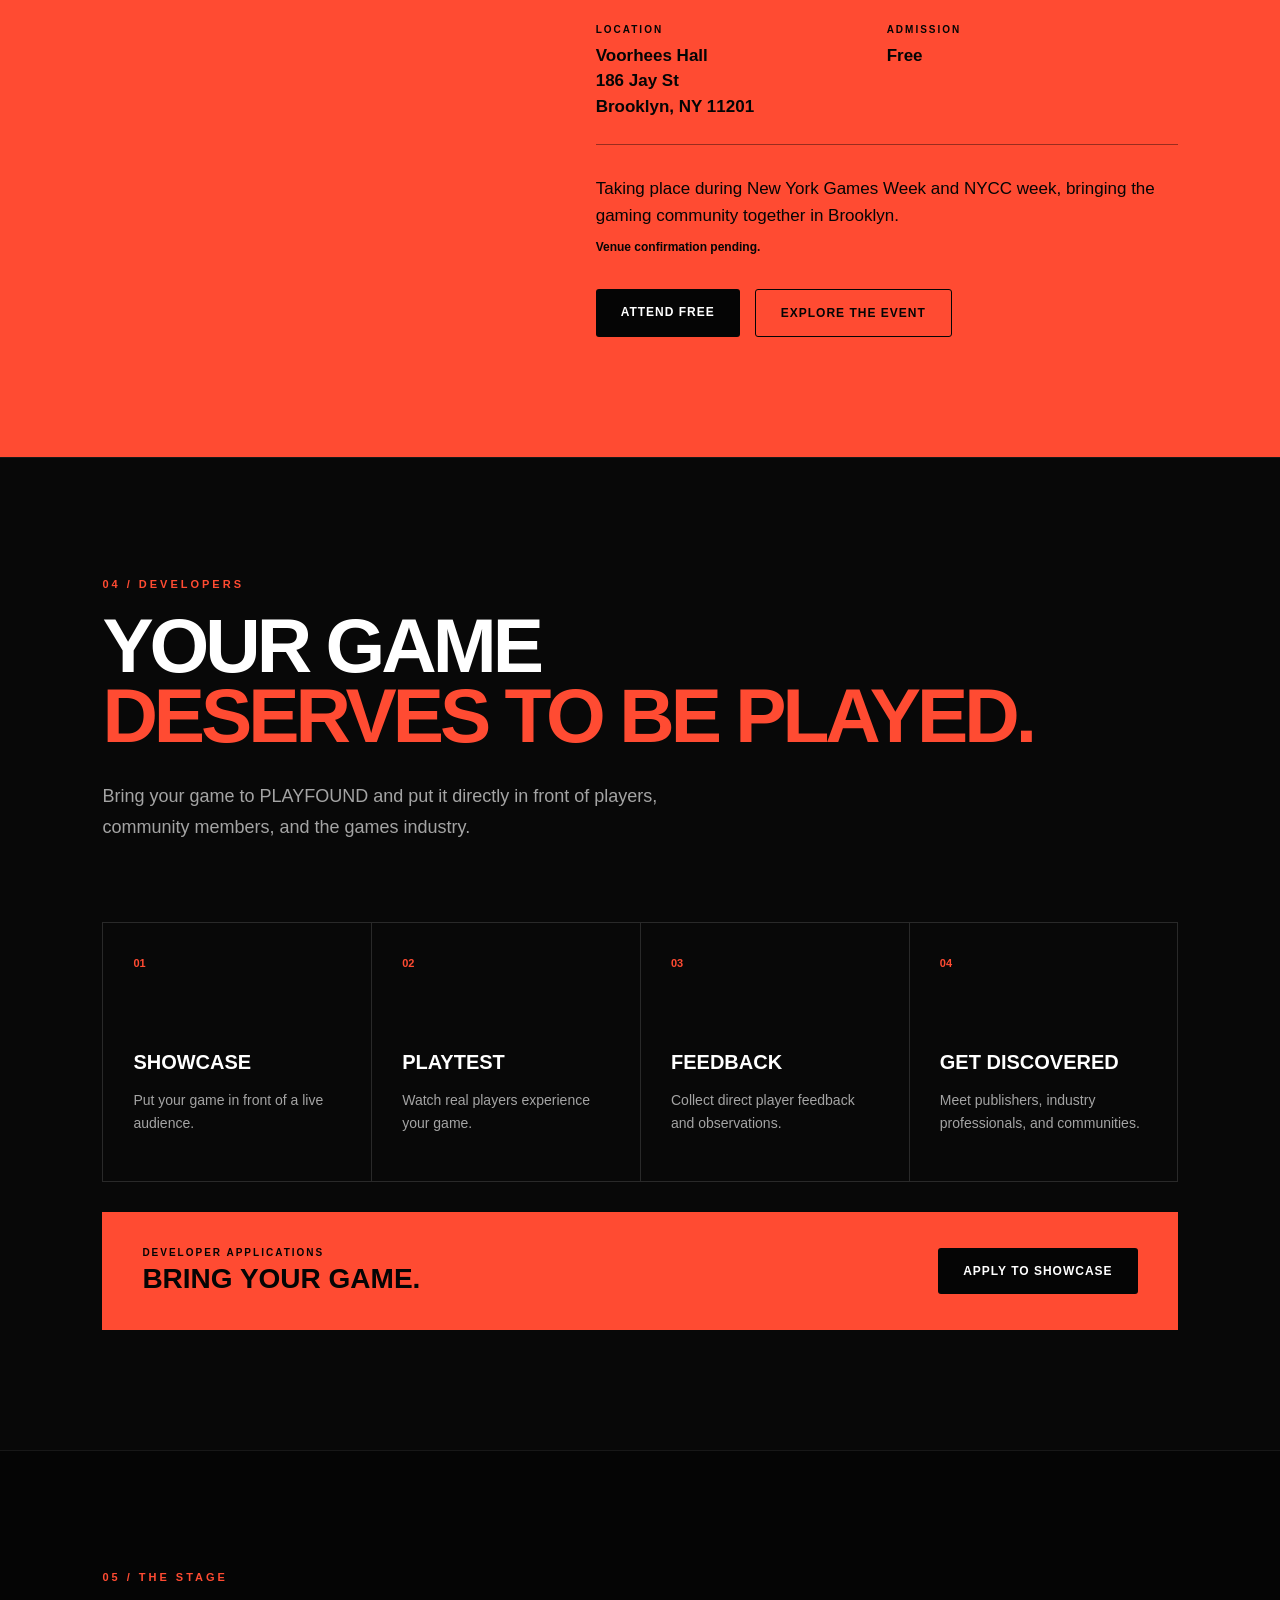
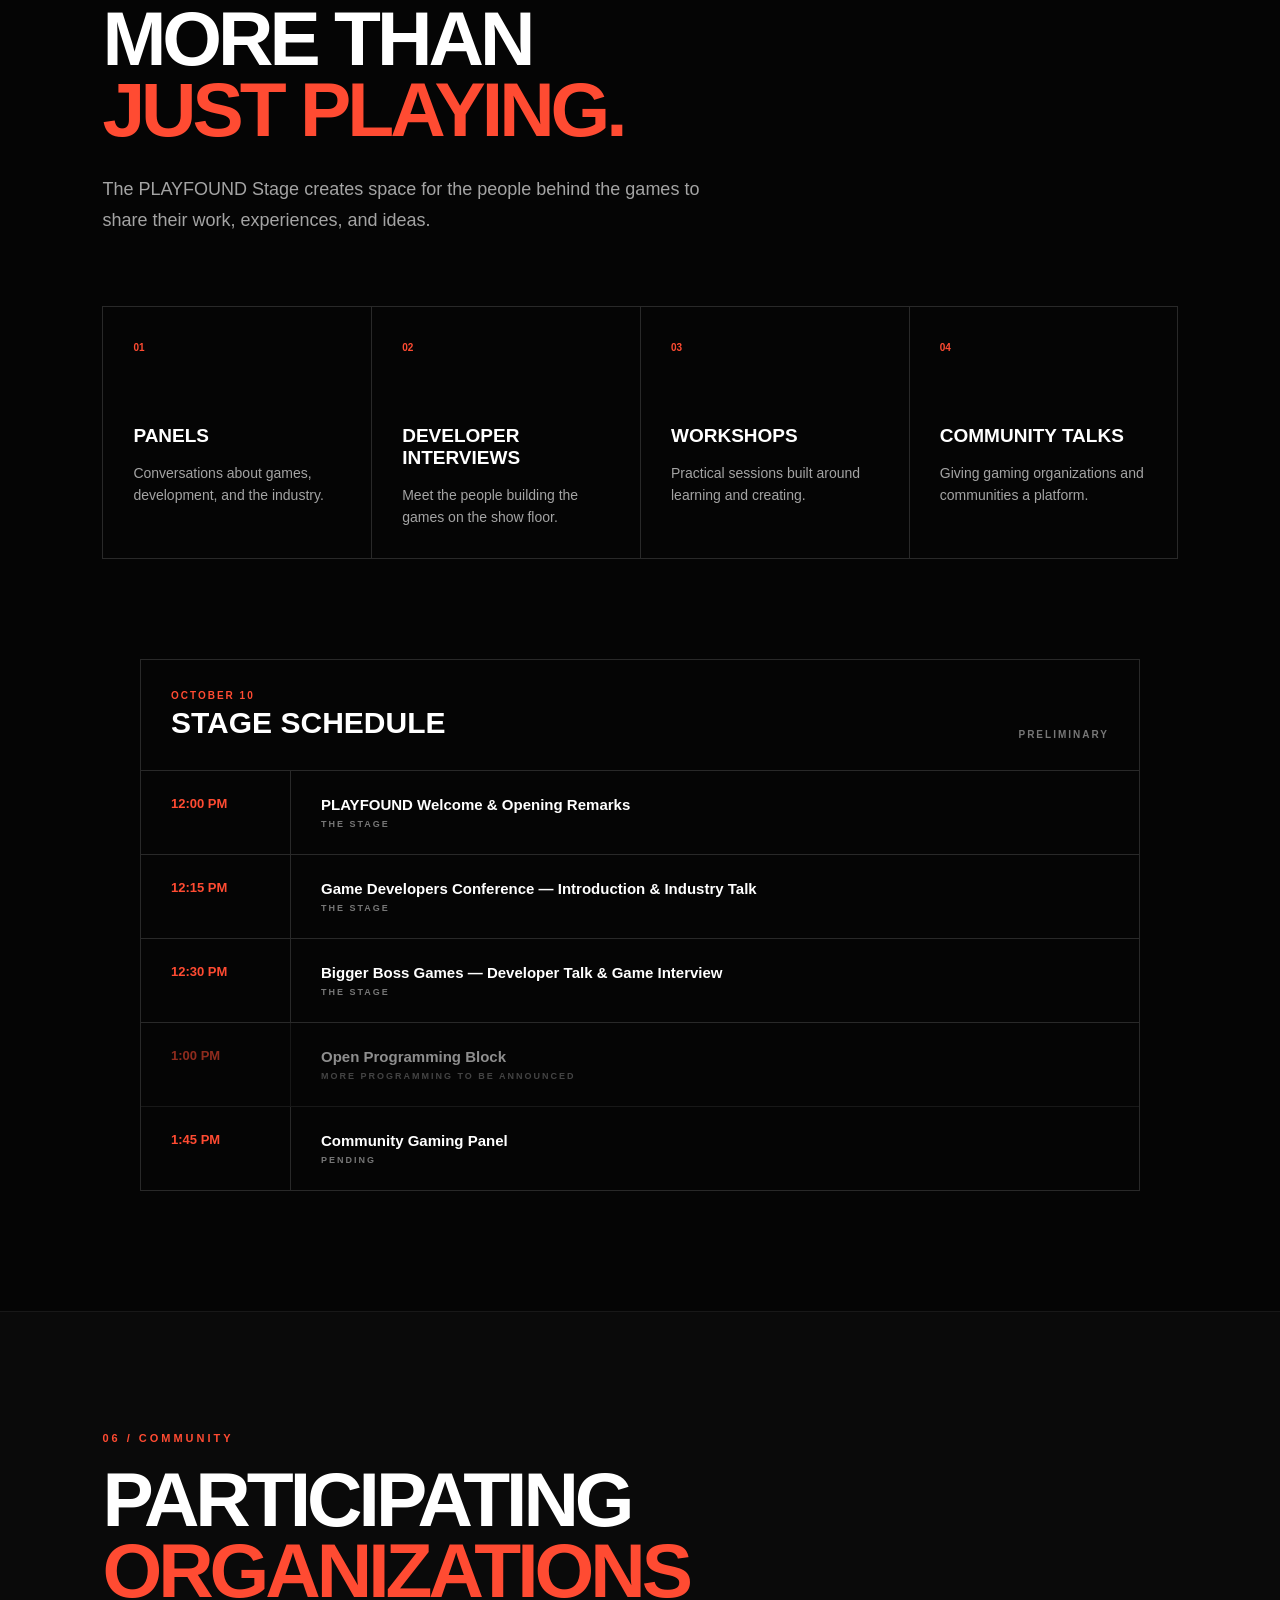
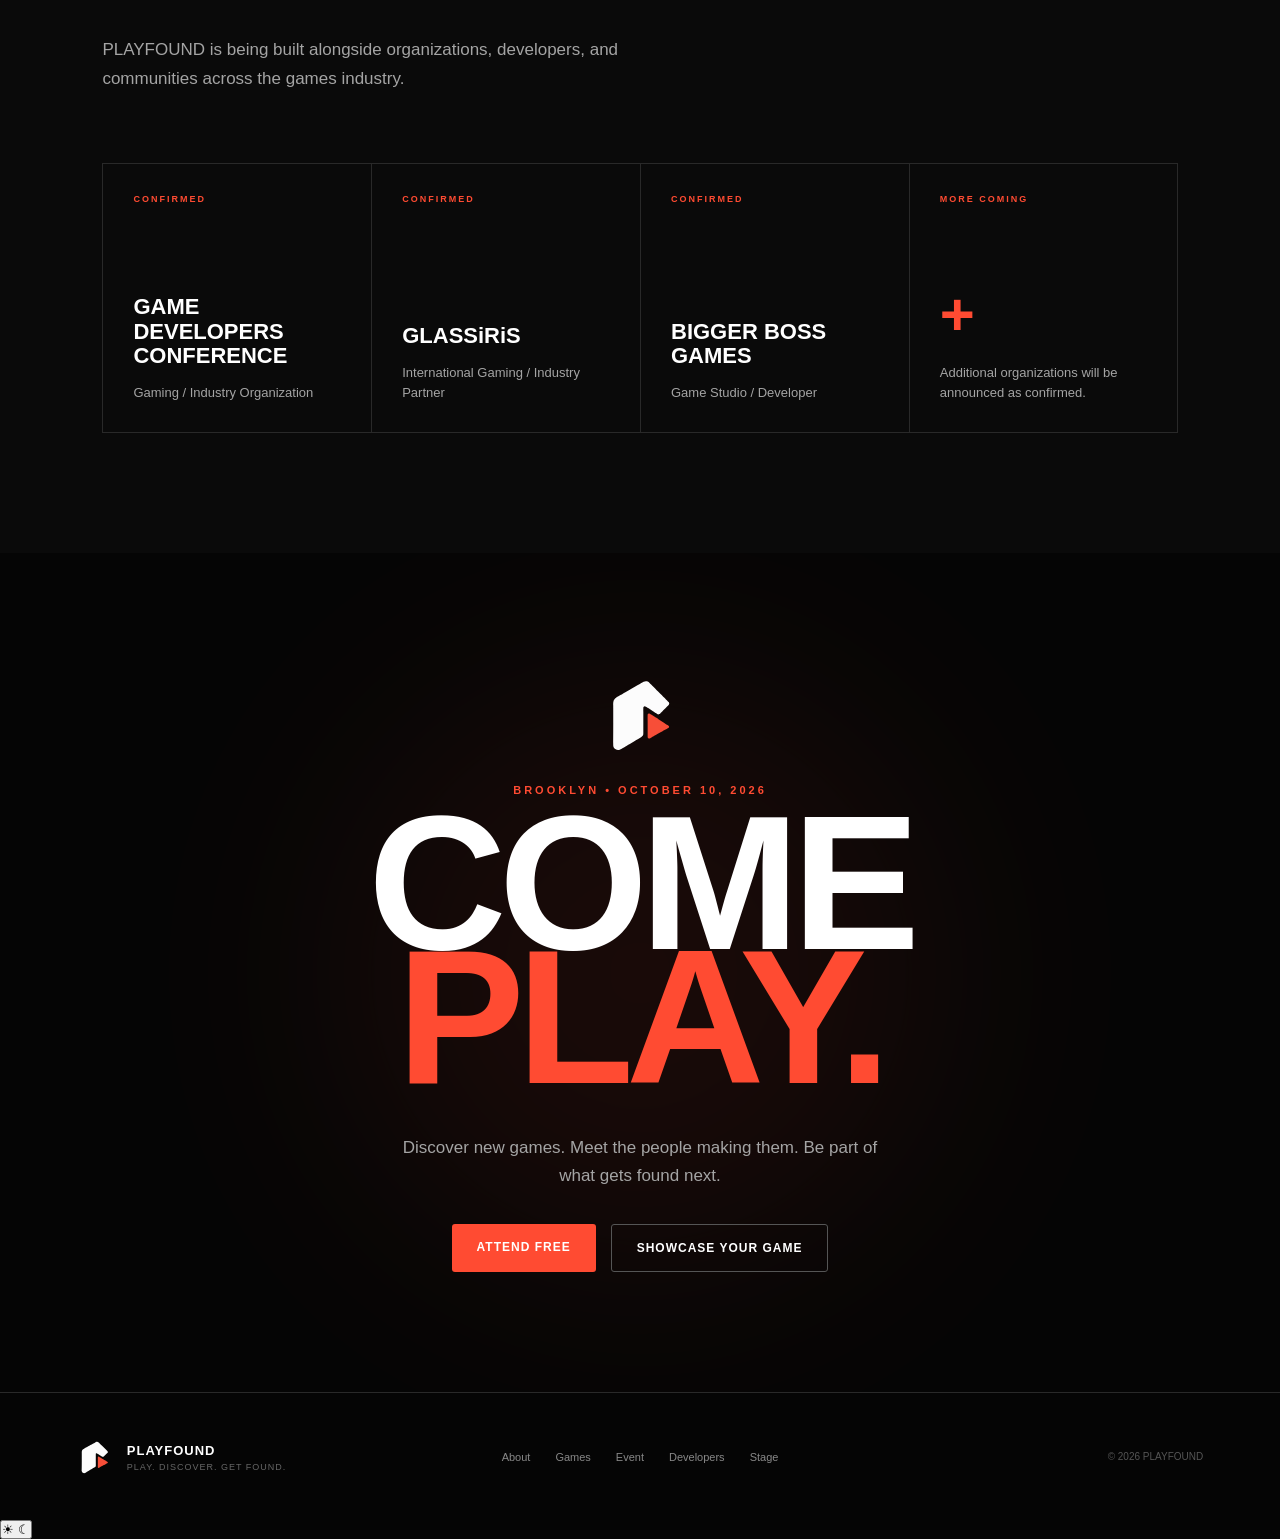
==== commit 2cc9ecf6: "Implement dark/light mode toggle feature Added dark/light mode toggle functionality with script." ====
--- a/index.html
+++ b/index.html
@@ -1,5 +1,5 @@
 <!DOCTYPE html>
-<html lang="en">
+<html lang="en" data-theme="dark">
 
 <head>
   <meta charset="UTF-8">
@@ -492,7 +492,9 @@
         <div class="schedule-row">
           <time>12:15 PM</time>
           <div>
-            <strong>Game Developers Conference — Introduction & Industry Talk</strong>
+            <strong>
+              Game Developers Conference — Introduction & Industry Talk
+            </strong>
             <span>THE STAGE</span>
           </div>
         </div>
@@ -501,7 +503,9 @@
         <div class="schedule-row">
           <time>12:30 PM</time>
           <div>
-            <strong>Bigger Boss Games — Developer Talk & Game Interview</strong>
+            <strong>
+              Bigger Boss Games — Developer Talk & Game Interview
+            </strong>
             <span>THE STAGE</span>
           </div>
         </div>
@@ -575,7 +579,9 @@
         <div class="partner-card future-partner">
           <span>MORE COMING</span>
           <h3>+</h3>
-          <p>Additional organizations will be announced as confirmed.</p>
+          <p>
+            Additional organizations will be announced as confirmed.
+          </p>
         </div>
 
       </div>
@@ -661,6 +667,74 @@
 
   </footer>
 
+
+  <!-- =========================
+       DARK / LIGHT MODE TOGGLE
+  ========================== -->
+
+  <button
+    class="theme-toggle"
+    id="themeToggle"
+    type="button"
+    aria-label="Switch between light and dark mode"
+    title="Switch theme"
+  >
+    <span class="theme-sun">☀</span>
+
+    <span class="theme-track">
+      <span class="theme-knob"></span>
+    </span>
+
+    <span class="theme-moon">☾</span>
+  </button>
+
+
+  <!-- =========================
+       THEME SCRIPT
+  ========================== -->
+
+  <script>
+
+    const themeToggle = document.getElementById("themeToggle");
+    const root = document.documentElement;
+
+    const savedTheme = localStorage.getItem("playfound-theme");
+
+    if (savedTheme) {
+
+      root.dataset.theme = savedTheme;
+
+    } else if (
+      window.matchMedia("(prefers-color-scheme: light)").matches
+    ) {
+
+      root.dataset.theme = "light";
+
+    } else {
+
+      root.dataset.theme = "dark";
+
+    }
+
+
+    themeToggle.addEventListener("click", () => {
+
+      const newTheme =
+        root.dataset.theme === "light"
+          ? "dark"
+          : "light";
+
+      root.dataset.theme = newTheme;
+
+      localStorage.setItem(
+        "playfound-theme",
+        newTheme
+      );
+
+    });
+
+  </script>
+
 </body>
 
 </html>
--- a/style.css
+++ b/style.css
@@ -1,6 +1,16 @@
-/* =========================
+/* ==================================================
    PLAYFOUND
-   ========================= */
+   ================================================== */
+
+:root {
+  --black: #050505;
+  --dark: #0c0c0c;
+  --card: #111111;
+  --line: #292929;
+  --white: #ffffff;
+  --muted: #a4a4a4;
+  --orange: #ff4b32;
+}
 
 * {
   box-sizing: border-box;
@@ -13,13 +23,24 @@
 }
 
 body {
-  background: #050505;
-  color: #ffffff;
+  background: var(--black);
+  color: var(--white);
   font-family: Arial, Helvetica, sans-serif;
-}
-
-
-/* NAVIGATION */
+  overflow-x: hidden;
+}
+
+a {
+  color: inherit;
+}
+
+section {
+  scroll-margin-top: 90px;
+}
+
+
+/* ==================================================
+   NAVIGATION
+   ================================================== */
 
 .navbar {
   height: 90px;
@@ -29,59 +50,116 @@
   align-items: center;
   justify-content: space-between;
 
-  position: relative;
-  z-index: 10;
-
+  position: sticky;
+  top: 0;
+  z-index: 100;
+
+  background: rgba(5, 5, 5, 0.96);
   border-bottom: 1px solid #1d1d1d;
 }
 
 .nav-logo img {
-  width: 55px;
+  width: 50px;
   display: block;
 }
 
 .navbar nav {
   display: flex;
-  gap: 35px;
+  align-items: center;
+  gap: 30px;
 }
 
 .navbar nav a {
-  color: #aaaaaa;
+  color: #aaa;
   text-decoration: none;
-
-  font-size: 13px;
-  font-weight: 700;
+  font-size: 11px;
+  font-weight: 800;
   letter-spacing: 1.5px;
-
   transition: 0.2s ease;
 }
 
 .navbar nav a:hover {
-  color: #ffffff;
+  color: var(--white);
 }
 
 .nav-button {
-  background: #ff4b32;
-  color: white;
+  background: var(--orange);
+  color: var(--white);
 
   padding: 13px 20px;
+
+  text-decoration: none;
+  font-size: 11px;
+  font-weight: 800;
+  letter-spacing: 1px;
+
+  border-radius: 3px;
+}
+
+
+/* ==================================================
+   GLOBAL
+   ================================================== */
+
+.section {
+  padding: 120px 8%;
+  border-top: 1px solid #181818;
+}
+
+.section-number {
+  color: var(--orange);
+  font-size: 11px;
+  font-weight: 800;
+  letter-spacing: 3px;
+  margin-bottom: 20px;
+}
+
+.section h2 {
+  font-size: clamp(50px, 6vw, 95px);
+  line-height: 0.92;
+  letter-spacing: -4px;
+}
+
+.section h2 span {
+  color: var(--orange);
+}
+
+.button {
+  display: inline-block;
+
+  padding: 16px 25px;
 
   text-decoration: none;
   font-size: 12px;
   font-weight: 800;
   letter-spacing: 1px;
 
-  border-radius: 4px;
-
+  border-radius: 3px;
   transition: 0.2s ease;
 }
 
-.nav-button:hover {
+.button:hover {
   transform: translateY(-2px);
 }
 
-
-/* HERO */
+.primary {
+  background: var(--orange);
+  color: var(--white);
+}
+
+.secondary {
+  color: var(--white);
+  border: 1px solid #555;
+}
+
+.secondary:hover {
+  border-color: var(--white);
+}
+
+
+/* ==================================================
+   HERO
+   ================================================== */
 
 .hero {
   min-height: calc(100vh - 90px);
@@ -97,9 +175,6 @@
   overflow: hidden;
 }
 
-
-/* subtle background glow */
-
 .hero::before {
   content: "";
 
@@ -111,17 +186,15 @@
   left: -300px;
   bottom: -350px;
 
-  background: #ff4b32;
+  background: var(--orange);
   opacity: 0.08;
 
   border-radius: 50%;
   filter: blur(100px);
-
-  pointer-events: none;
-}
-
-
-.hero-content {
+}
+
+.hero-content,
+.event-card {
   position: relative;
   z-index: 2;
 }
@@ -132,11 +205,10 @@
 }
 
 .eyebrow {
-  color: #ff4b32;
+  color: var(--orange);
 
   font-size: 12px;
   font-weight: 800;
-
   letter-spacing: 4px;
 
   margin-bottom: 20px;
@@ -144,165 +216,897 @@
 
 .hero h1 {
   font-size: clamp(55px, 7vw, 105px);
-
   line-height: 0.92;
-
   letter-spacing: -4px;
-
-  max-width: 900px;
 }
 
 .hero h1 span {
-  color: #ff4b32;
+  color: var(--orange);
 }
 
 .hero-description {
-  max-width: 620px;
-
+  max-width: 650px;
   margin-top: 30px;
 
-  color: #aaaaaa;
+  color: var(--muted);
 
   font-size: 18px;
   line-height: 1.7;
 }
-
-
-/* BUTTONS */
 
 .hero-buttons {
   display: flex;
   gap: 15px;
-
   margin-top: 35px;
 }
 
-.button {
-  display: inline-block;
-
-  padding: 16px 25px;
+.event-card {
+  background: var(--card);
+
+  border: 1px solid var(--line);
+  border-top: 3px solid var(--orange);
+
+  padding: 40px;
+}
+
+.event-label {
+  color: var(--orange);
+
+  font-size: 11px;
+  font-weight: 800;
+  letter-spacing: 3px;
+
+  margin-bottom: 18px;
+}
+
+.event-card h2 {
+  font-size: 44px;
+  letter-spacing: -2px;
+  margin-bottom: 8px;
+}
+
+.event-location {
+  color: var(--muted);
+  line-height: 1.4;
+}
+
+.event-divider {
+  height: 1px;
+  background: var(--line);
+  margin: 25px 0;
+}
+
+.event-week {
+  font-size: 12px;
+  font-weight: 800;
+  letter-spacing: 2px;
+}
+
+.event-status {
+  margin-top: 10px;
+  color: #777;
+  font-size: 12px;
+}
+
+
+/* ==================================================
+   ABOUT
+   ================================================== */
+
+.about {
+  background: #0a0a0a;
+}
+
+.section-heading {
+  display: grid;
+  grid-template-columns: 1fr 1fr;
+  gap: 80px;
+  align-items: end;
+
+  margin-bottom: 80px;
+}
+
+.section-heading .section-number {
+  grid-column: 1 / -1;
+  margin-bottom: -40px;
+}
+
+.section-heading > p:last-child {
+  max-width: 560px;
+
+  color: var(--muted);
+
+  font-size: 18px;
+  line-height: 1.7;
+}
+
+.three-grid {
+  display: grid;
+  grid-template-columns: repeat(3, 1fr);
+}
+
+.concept-card {
+  min-height: 330px;
+
+  padding: 40px;
+
+  border: 1px solid var(--line);
+  border-right: none;
+
+  display: flex;
+  flex-direction: column;
+}
+
+.concept-card:last-child {
+  border-right: 1px solid var(--line);
+}
+
+.concept-card > span {
+  color: #666;
+  font-size: 11px;
+  font-weight: 800;
+}
+
+.concept-card h3 {
+  margin-top: auto;
+
+  font-size: clamp(32px, 3vw, 55px);
+  letter-spacing: -2px;
+}
+
+.concept-card p {
+  color: var(--muted);
+
+  line-height: 1.6;
+
+  margin-top: 20px;
+}
+
+.concept-card.highlight {
+  border-top: 3px solid var(--orange);
+}
+
+
+/* ==================================================
+   FEATURED GAMES
+   ================================================== */
+
+.section-title-row {
+  display: flex;
+  justify-content: space-between;
+  align-items: end;
+
+  gap: 50px;
+
+  margin-bottom: 60px;
+}
+
+.section-side-copy {
+  max-width: 400px;
+
+  color: var(--muted);
+  line-height: 1.6;
+}
+
+.games-grid {
+  display: grid;
+  grid-template-columns: 1.35fr 0.65fr;
+  gap: 20px;
+}
+
+.game-card {
+  background: var(--card);
+  border: 1px solid var(--line);
+}
+
+.game-art {
+  aspect-ratio: 16 / 9;
+  overflow: hidden;
+}
+
+.game-placeholder {
+  width: 100%;
+  height: 100%;
+
+  padding: 40px;
+
+  background:
+    linear-gradient(135deg, #181818 0%, #090909 55%, #29100c 100%);
+
+  display: flex;
+  flex-direction: column;
+  justify-content: space-between;
+}
+
+.game-placeholder span {
+  color: var(--orange);
+
+  font-size: 10px;
+  font-weight: 800;
+  letter-spacing: 3px;
+}
+
+.game-placeholder strong {
+  font-size: clamp(25px, 3vw, 50px);
+  line-height: 0.95;
+}
+
+.game-info {
+  padding: 30px;
+
+  display: flex;
+  justify-content: space-between;
+  align-items: end;
+
+  gap: 30px;
+}
+
+.game-type {
+  color: var(--orange);
+
+  font-size: 10px;
+  font-weight: 800;
+  letter-spacing: 2px;
+
+  margin-bottom: 8px;
+}
+
+.game-info h3 {
+  font-size: 25px;
+}
+
+.game-info > p {
+  max-width: 300px;
+
+  color: var(--muted);
+
+  font-size: 14px;
+  line-height: 1.5;
+}
+
+.text-link {
+  color: var(--white);
 
   text-decoration: none;
 
+  font-size: 12px;
+  font-weight: 800;
+  letter-spacing: 1px;
+}
+
+
+/* ==================================================
+   NEXT EVENT
+   ================================================== */
+
+.next-event {
+  display: grid;
+  grid-template-columns: 0.8fr 1.2fr;
+  gap: 100px;
+
+  background: var(--orange);
+  color: var(--black);
+}
+
+.next-event .section-number {
+  color: var(--black);
+}
+
+.event-big-date h2 {
+  font-size: clamp(100px, 15vw, 240px);
+  line-height: 0.65;
+}
+
+.event-big-date h2 span {
+  color: var(--black);
+}
+
+.event-kicker {
+  font-size: 11px;
+  font-weight: 800;
+  letter-spacing: 3px;
+
+  margin-bottom: 25px;
+}
+
+.event-details h3 {
+  font-size: clamp(50px, 6vw, 90px);
+  line-height: 0.9;
+  letter-spacing: -4px;
+
+  margin-bottom: 50px;
+}
+
+.event-detail-grid {
+  display: grid;
+  grid-template-columns: 1fr 1fr;
+
+  border-top: 1px solid rgba(0, 0, 0, 0.4);
+}
+
+.event-detail-grid > div {
+  padding: 25px 0;
+
+  border-bottom: 1px solid rgba(0, 0, 0, 0.4);
+}
+
+.event-detail-grid span {
+  display: block;
+
+  font-size: 10px;
+  font-weight: 800;
+  letter-spacing: 2px;
+
+  margin-bottom: 8px;
+}
+
+.event-detail-grid strong {
+  font-size: 17px;
+  line-height: 1.5;
+}
+
+.event-note {
+  max-width: 650px;
+
+  margin-top: 30px;
+
+  font-size: 17px;
+  line-height: 1.6;
+}
+
+.venue-note {
+  margin-top: 10px;
+
+  font-size: 12px;
+  font-weight: 700;
+}
+
+.next-event .primary {
+  background: var(--black);
+}
+
+.next-event .secondary {
+  color: var(--black);
+  border-color: var(--black);
+}
+
+
+/* ==================================================
+   DEVELOPERS
+   ================================================== */
+
+.developers-section {
+  background: #080808;
+}
+
+.developer-heading {
+  max-width: 1100px;
+}
+
+.developer-heading > p:last-child {
+  max-width: 600px;
+
+  margin-top: 30px;
+
+  color: var(--muted);
+
+  font-size: 18px;
+  line-height: 1.7;
+}
+
+.developer-benefits {
+  display: grid;
+  grid-template-columns: repeat(4, 1fr);
+
+  margin-top: 80px;
+}
+
+.developer-benefits article {
+  min-height: 260px;
+
+  padding: 30px;
+
+  border: 1px solid var(--line);
+  border-right: none;
+}
+
+.developer-benefits article:last-child {
+  border-right: 1px solid var(--line);
+}
+
+.developer-benefits span {
+  color: var(--orange);
+
+  font-size: 11px;
+  font-weight: 800;
+}
+
+.developer-benefits h3 {
+  margin-top: 80px;
+  margin-bottom: 15px;
+
+  font-size: 20px;
+}
+
+.developer-benefits p {
+  color: var(--muted);
+
+  font-size: 14px;
+  line-height: 1.6;
+}
+
+.developer-cta {
+  margin-top: 30px;
+
+  padding: 35px 40px;
+
+  background: var(--orange);
+
+  color: var(--black);
+
+  display: flex;
+  justify-content: space-between;
+  align-items: center;
+}
+
+.developer-cta p {
+  font-size: 10px;
+  font-weight: 800;
+  letter-spacing: 2px;
+
+  margin-bottom: 5px;
+}
+
+.developer-cta h3 {
+  font-size: 28px;
+}
+
+.developer-cta .primary {
+  background: var(--black);
+}
+
+
+/* ==================================================
+   STAGE
+   ================================================== */
+
+.stage-section {
+  background: var(--black);
+}
+
+.stage-intro {
+  max-width: 900px;
+}
+
+.stage-intro > p:last-child {
+  max-width: 600px;
+
+  margin-top: 30px;
+
+  color: var(--muted);
+
+  font-size: 18px;
+  line-height: 1.7;
+}
+
+.stage-grid {
+  display: grid;
+  grid-template-columns: repeat(4, 1fr);
+
+  margin-top: 70px;
+}
+
+.stage-grid article {
+  min-height: 240px;
+
+  padding: 30px;
+
+  border-top: 1px solid var(--line);
+  border-bottom: 1px solid var(--line);
+  border-left: 1px solid var(--line);
+}
+
+.stage-grid article:last-child {
+  border-right: 1px solid var(--line);
+}
+
+.stage-grid span {
+  color: var(--orange);
+
+  font-size: 10px;
+  font-weight: 800;
+}
+
+.stage-grid h3 {
+  margin-top: 70px;
+  margin-bottom: 15px;
+
+  font-size: 19px;
+}
+
+.stage-grid p {
+  color: var(--muted);
+
+  font-size: 14px;
+  line-height: 1.6;
+}
+
+
+/* SCHEDULE */
+
+.schedule-preview {
+  max-width: 1000px;
+
+  margin: 100px auto 0;
+
+  border: 1px solid var(--line);
+}
+
+.schedule-header {
+  padding: 30px;
+
+  display: flex;
+  justify-content: space-between;
+  align-items: end;
+
+  border-bottom: 1px solid var(--line);
+}
+
+.schedule-header p {
+  color: var(--orange);
+
+  font-size: 10px;
+  font-weight: 800;
+  letter-spacing: 2px;
+
+  margin-bottom: 5px;
+}
+
+.schedule-header h3 {
+  font-size: 30px;
+}
+
+.schedule-header > span {
+  color: #777;
+
+  font-size: 10px;
+  font-weight: 800;
+  letter-spacing: 2px;
+}
+
+.schedule-row {
+  display: grid;
+  grid-template-columns: 150px 1fr;
+
+  border-bottom: 1px solid var(--line);
+}
+
+.schedule-row:last-child {
+  border-bottom: none;
+}
+
+.schedule-row time {
+  padding: 25px 30px;
+
+  color: var(--orange);
+
   font-size: 13px;
   font-weight: 800;
-  letter-spacing: 1px;
-
-  border-radius: 4px;
-
-  transition: 0.2s ease;
-}
-
-.button:hover {
-  transform: translateY(-2px);
-}
-
-.primary {
-  background: #ff4b32;
-  color: white;
-}
-
-.secondary {
-  color: white;
-  border: 1px solid #555;
-  background: transparent;
-}
-
-.secondary:hover {
-  border-color: white;
-}
-
-
-/* EVENT CARD */
-
-.event-card {
+
+  border-right: 1px solid var(--line);
+}
+
+.schedule-row div {
+  padding: 25px 30px;
+}
+
+.schedule-row strong {
+  display: block;
+
+  font-size: 15px;
+}
+
+.schedule-row span {
+  display: block;
+
+  margin-top: 6px;
+
+  color: #777;
+
+  font-size: 9px;
+  font-weight: 800;
+  letter-spacing: 2px;
+}
+
+.schedule-row.open {
+  opacity: 0.55;
+}
+
+
+/* ==================================================
+   PARTNERS
+   ================================================== */
+
+.partners-section {
+  background: #0a0a0a;
+}
+
+.partners-heading {
+  max-width: 900px;
+}
+
+.partners-heading > p:last-child {
+  max-width: 600px;
+
+  margin-top: 30px;
+
+  color: var(--muted);
+
+  font-size: 17px;
+  line-height: 1.7;
+}
+
+.partner-grid {
+  display: grid;
+  grid-template-columns: repeat(4, 1fr);
+
+  margin-top: 70px;
+}
+
+.partner-card {
+  min-height: 270px;
+
+  padding: 30px;
+
+  border: 1px solid var(--line);
+  border-right: none;
+
+  display: flex;
+  flex-direction: column;
+}
+
+.partner-card:last-child {
+  border-right: 1px solid var(--line);
+}
+
+.partner-card > span {
+  color: var(--orange);
+
+  font-size: 9px;
+  font-weight: 800;
+  letter-spacing: 2px;
+}
+
+.partner-card h3 {
+  margin-top: auto;
+
+  font-size: 22px;
+  line-height: 1.1;
+}
+
+.partner-card p {
+  margin-top: 15px;
+
+  color: var(--muted);
+
+  font-size: 13px;
+  line-height: 1.5;
+}
+
+.future-partner h3 {
+  color: var(--orange);
+  font-size: 60px;
+}
+
+
+/* ==================================================
+   FINAL CTA
+   ================================================== */
+
+.final-cta {
+  min-height: 90vh;
+
+  padding: 120px 8%;
+
+  display: flex;
+  flex-direction: column;
+  justify-content: center;
+  align-items: center;
+
+  text-align: center;
+
+  position: relative;
+  overflow: hidden;
+}
+
+.final-cta::before {
+  content: "";
+
+  position: absolute;
+
+  width: 600px;
+  height: 600px;
+
+  background: var(--orange);
+
+  opacity: 0.08;
+
+  filter: blur(120px);
+
+  border-radius: 50%;
+}
+
+.final-cta > * {
   position: relative;
   z-index: 2;
-
-  background: #101010;
-
-  border: 1px solid #252525;
-  border-top: 3px solid #ff4b32;
-
-  padding: 40px;
-
-  max-width: 400px;
-}
-
-.event-label {
-  color: #ff4b32;
+}
+
+.final-logo {
+  width: 75px;
+  margin-bottom: 30px;
+}
+
+.final-cta h2 {
+  font-size: clamp(100px, 15vw, 230px);
+
+  line-height: 0.7;
+
+  letter-spacing: -8px;
+}
+
+.final-cta h2 span {
+  color: var(--orange);
+}
+
+.final-description {
+  max-width: 500px;
+
+  margin-top: 50px;
+
+  color: var(--muted);
+
+  font-size: 17px;
+  line-height: 1.6;
+}
+
+.final-buttons {
+  justify-content: center;
+}
+
+
+/* ==================================================
+   FOOTER
+   ================================================== */
+
+footer {
+  padding: 45px 6%;
+
+  border-top: 1px solid var(--line);
+
+  display: grid;
+  grid-template-columns: 1fr auto 1fr;
+  align-items: center;
+
+  gap: 30px;
+}
+
+.footer-brand {
+  display: flex;
+  align-items: center;
+  gap: 15px;
+}
+
+.footer-brand img {
+  width: 35px;
+}
+
+.footer-brand strong {
+  font-size: 13px;
+  letter-spacing: 1px;
+}
+
+.footer-brand p {
+  margin-top: 3px;
+
+  color: #666;
+
+  font-size: 9px;
+  letter-spacing: 1px;
+}
+
+.footer-links {
+  display: flex;
+  gap: 25px;
+}
+
+.footer-links a {
+  color: #888;
+
+  text-decoration: none;
 
   font-size: 11px;
-  font-weight: 800;
-
-  letter-spacing: 3px;
-
-  margin-bottom: 18px;
-}
-
-.event-card h2 {
-  font-size: 45px;
-  letter-spacing: -2px;
-
-  margin-bottom: 5px;
-}
-
-.event-card > p {
-  color: #aaaaaa;
-}
-
-.event-divider {
-  height: 1px;
-
-  background: #292929;
-
-  margin: 25px 0;
-}
-
-.event-card .event-week {
-  color: white;
-
-  font-size: 13px;
-  font-weight: 800;
-
-  letter-spacing: 2px;
-}
-
-.event-card .event-status {
-  margin-top: 10px;
-
-  font-size: 12px;
-
-  color: #777777;
-}
-
-
-/* MOBILE */
-
-@media (max-width: 850px) {
-
-  .navbar {
-    padding: 0 5%;
-  }
+}
+
+.footer-links a:hover {
+  color: var(--white);
+}
+
+.copyright {
+  justify-self: end;
+
+  color: #555;
+
+  font-size: 10px;
+}
+
+
+/* ==================================================
+   TABLET
+   ================================================== */
+
+@media (max-width: 1100px) {
 
   .navbar nav {
     display: none;
   }
 
-  .nav-button {
-    font-size: 10px;
-    padding: 11px 14px;
-  }
-
   .hero {
     grid-template-columns: 1fr;
-
-    padding: 60px 7%;
+  }
+
+  .event-card {
+    max-width: 600px;
+  }
+
+  .developer-benefits,
+  .stage-grid,
+  .partner-grid {
+    grid-template-columns: repeat(2, 1fr);
+  }
+
+  .developer-benefits article,
+  .stage-grid article,
+  .partner-card {
+    border: 1px solid var(--line);
+  }
+
+}
+
+
+/* ==================================================
+   MOBILE
+   ================================================== */
+
+@media (max-width: 700px) {
+
+  .navbar {
+    height: 75px;
+    padding: 0 5%;
+  }
+
+  .nav-logo img {
+    width: 40px;
+  }
+
+  .nav-button {
+    font-size: 9px;
+    padding: 11px 12px;
+  }
+
+  .hero {
+    min-height: auto;
+
+    padding: 70px 7%;
 
     gap: 50px;
   }
 
-  .hero h1 {
+  .hero-logo {
+    width: 65px;
+  }
+
+  .hero h1,
+  .section h2 {
     letter-spacing: -2px;
   }
 
@@ -312,11 +1116,110 @@
 
   .hero-buttons {
     flex-direction: column;
+    align-items: stretch;
+  }
+
+  .button {
+    text-align: center;
+  }
+
+  .section {
+    padding: 90px 7%;
+  }
+
+  .section-heading {
+    display: block;
+  }
+
+  .section-heading .section-number {
+    margin-bottom: 20px;
+  }
+
+  .section-heading > p:last-child {
+    margin-top: 30px;
+  }
+
+  .three-grid,
+  .games-grid,
+  .next-event,
+  .developer-benefits,
+  .stage-grid,
+  .partner-grid {
+    grid-template-columns: 1fr;
+  }
+
+  .concept-card {
+    border: 1px solid var(--line);
+  }
+
+  .section-title-row {
+    display: block;
+  }
+
+  .section-side-copy {
+    margin-top: 25px;
+  }
+
+  .game-info {
+    display: block;
+  }
+
+  .game-info > p,
+  .game-info .text-link {
+    display: block;
+    margin-top: 20px;
+  }
+
+  .next-event {
+    gap: 60px;
+  }
+
+  .event-detail-grid {
+    grid-template-columns: 1fr;
+  }
+
+  .developer-benefits article,
+  .stage-grid article,
+  .partner-card {
+    border: 1px solid var(--line);
+  }
+
+  .developer-cta {
+    display: block;
+  }
+
+  .developer-cta .button {
+    margin-top: 25px;
+    width: 100%;
+  }
+
+  .schedule-row {
+    grid-template-columns: 100px 1fr;
+  }
+
+  .schedule-row time,
+  .schedule-row div {
+    padding: 20px 15px;
+  }
+
+  .schedule-header {
     align-items: flex-start;
   }
 
-  .event-card {
-    width: 100%;
-    max-width: none;
-  }
-}
+  .final-cta h2 {
+    letter-spacing: -5px;
+  }
+
+  footer {
+    grid-template-columns: 1fr;
+  }
+
+  .footer-links {
+    flex-wrap: wrap;
+  }
+
+  .copyright {
+    justify-self: start;
+  }
+
+}
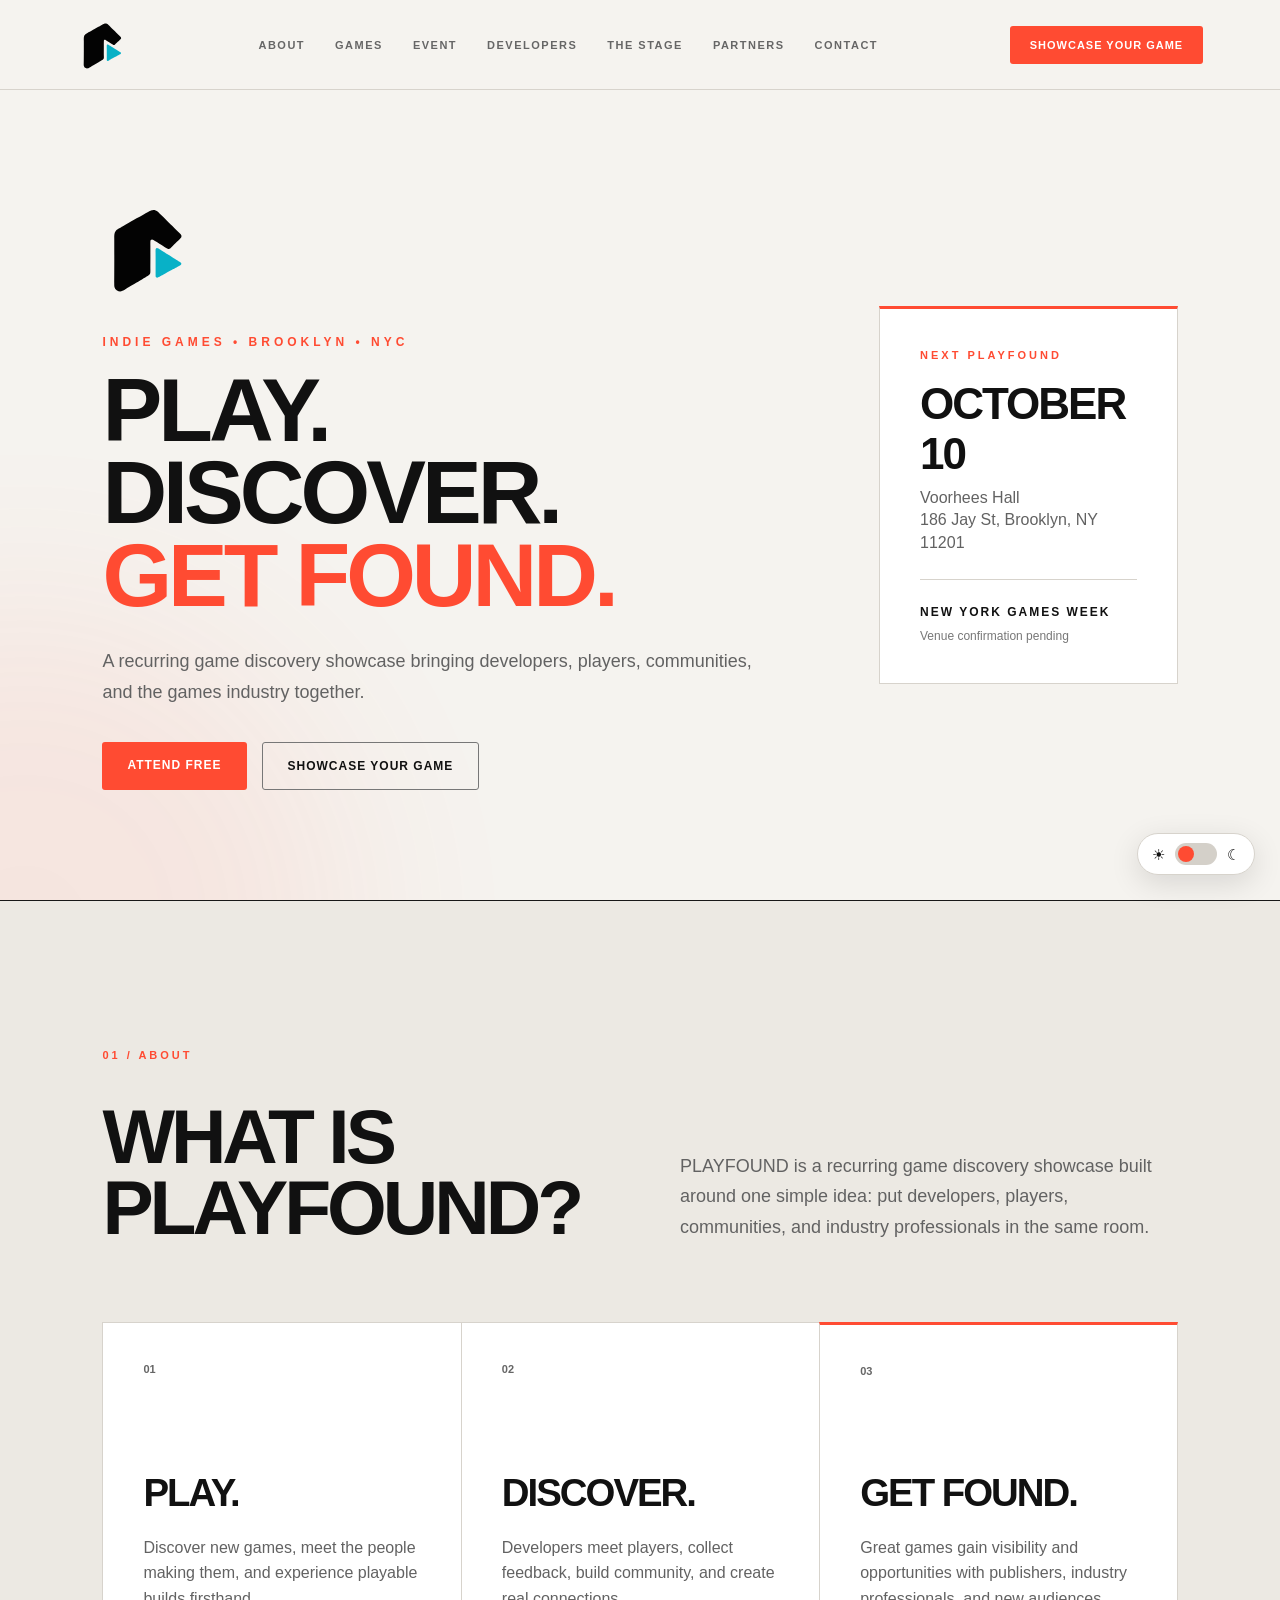
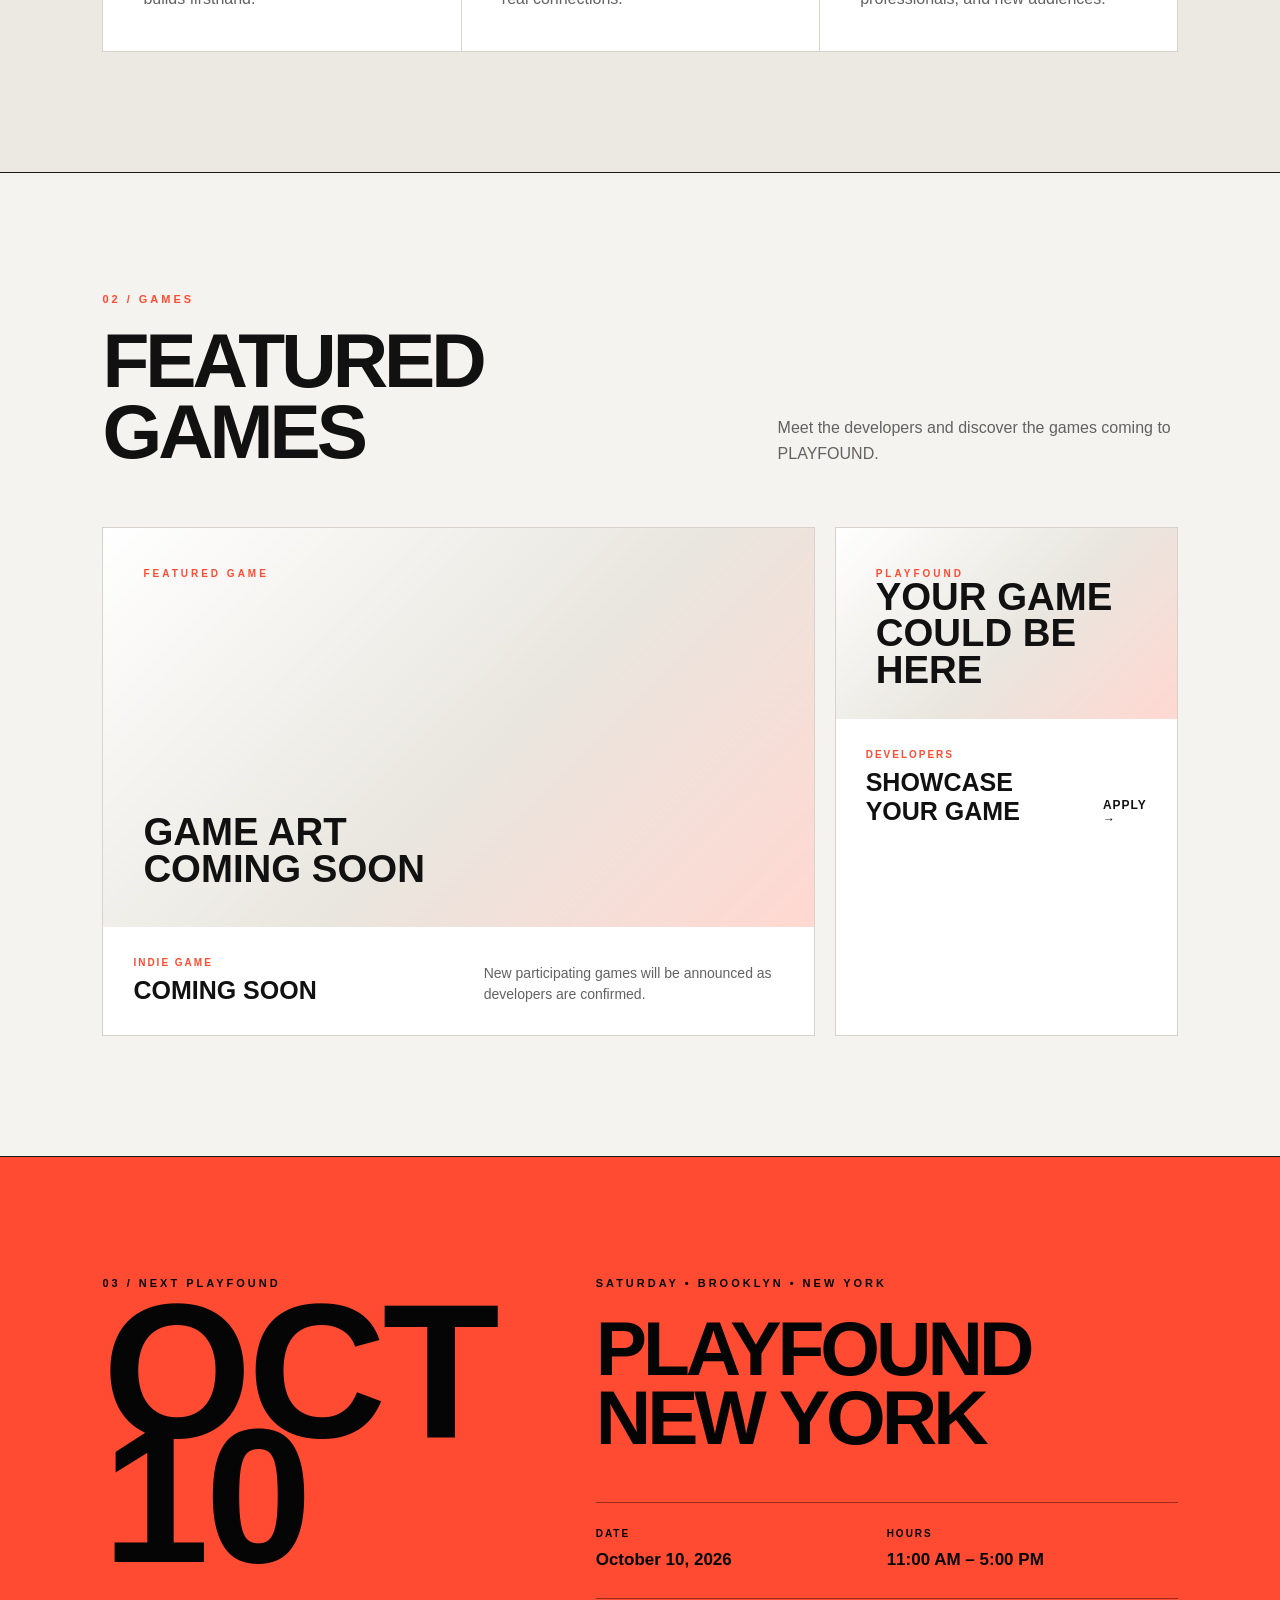
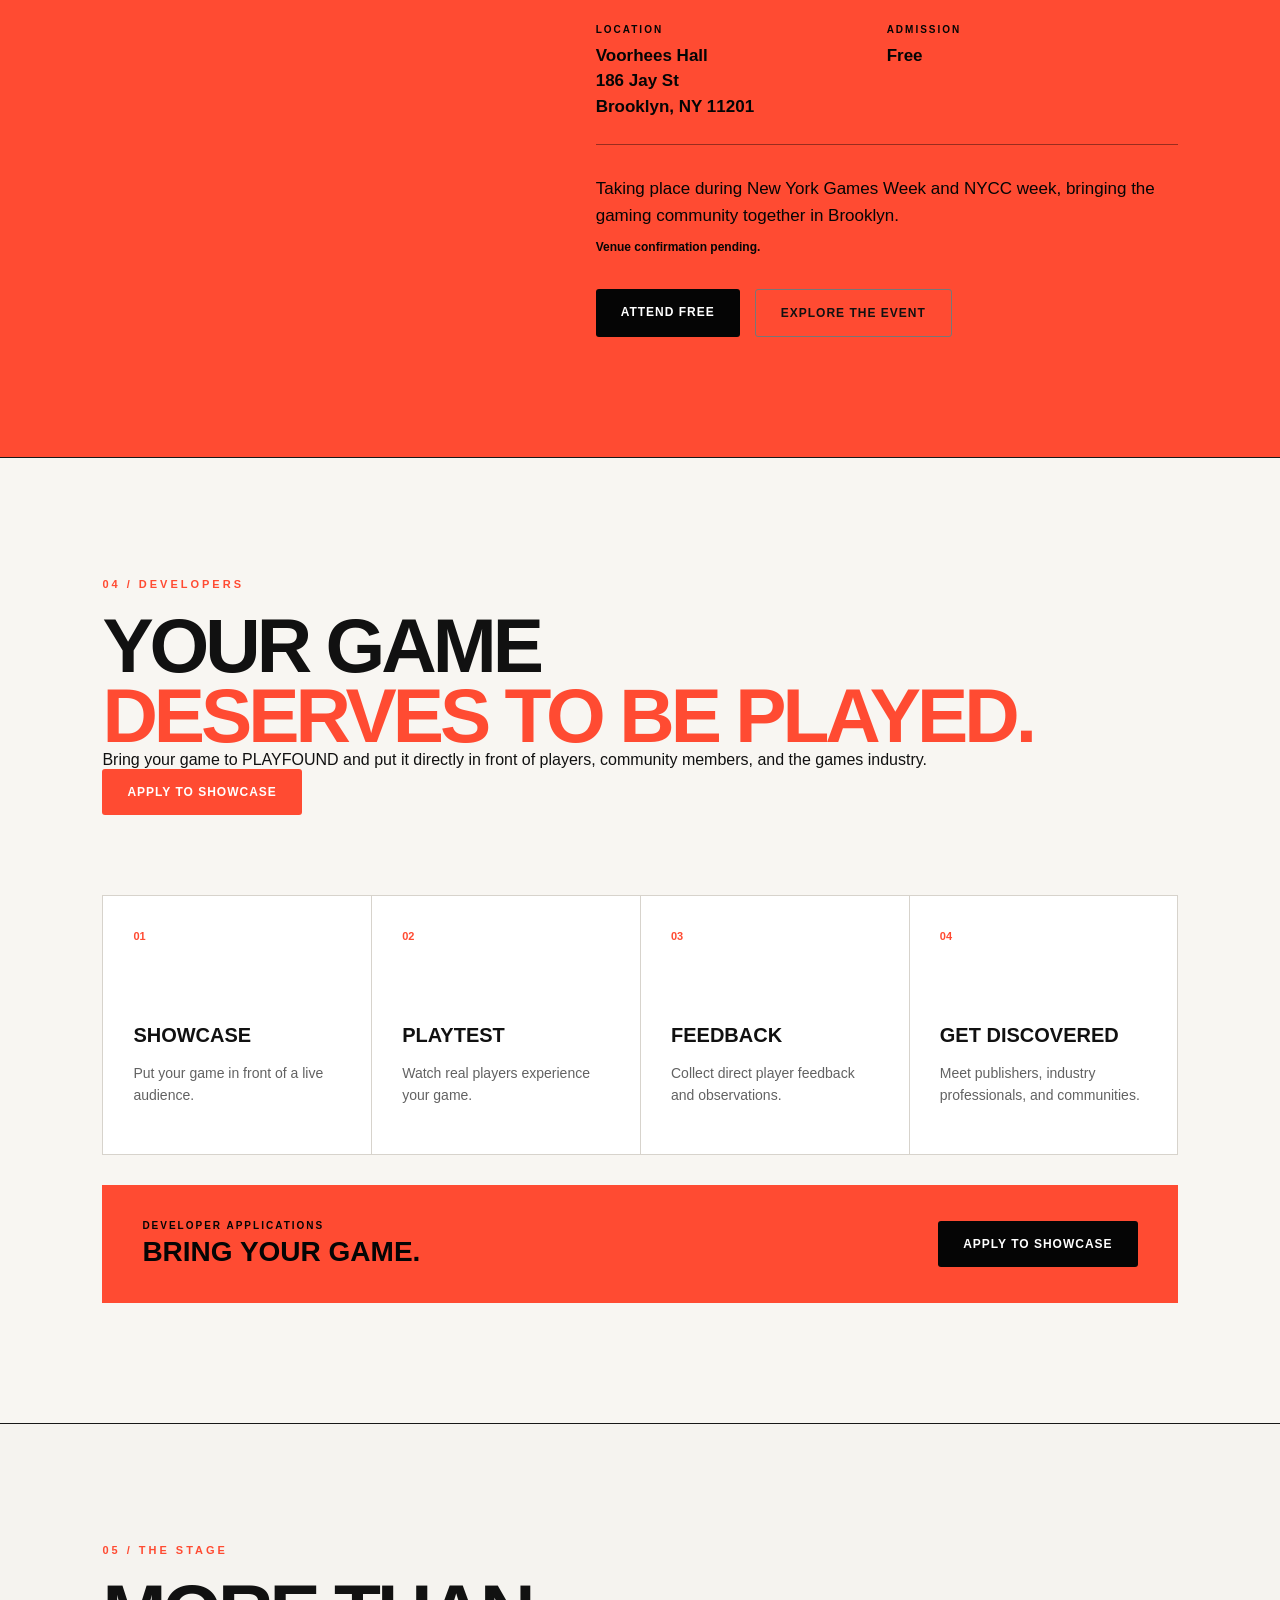
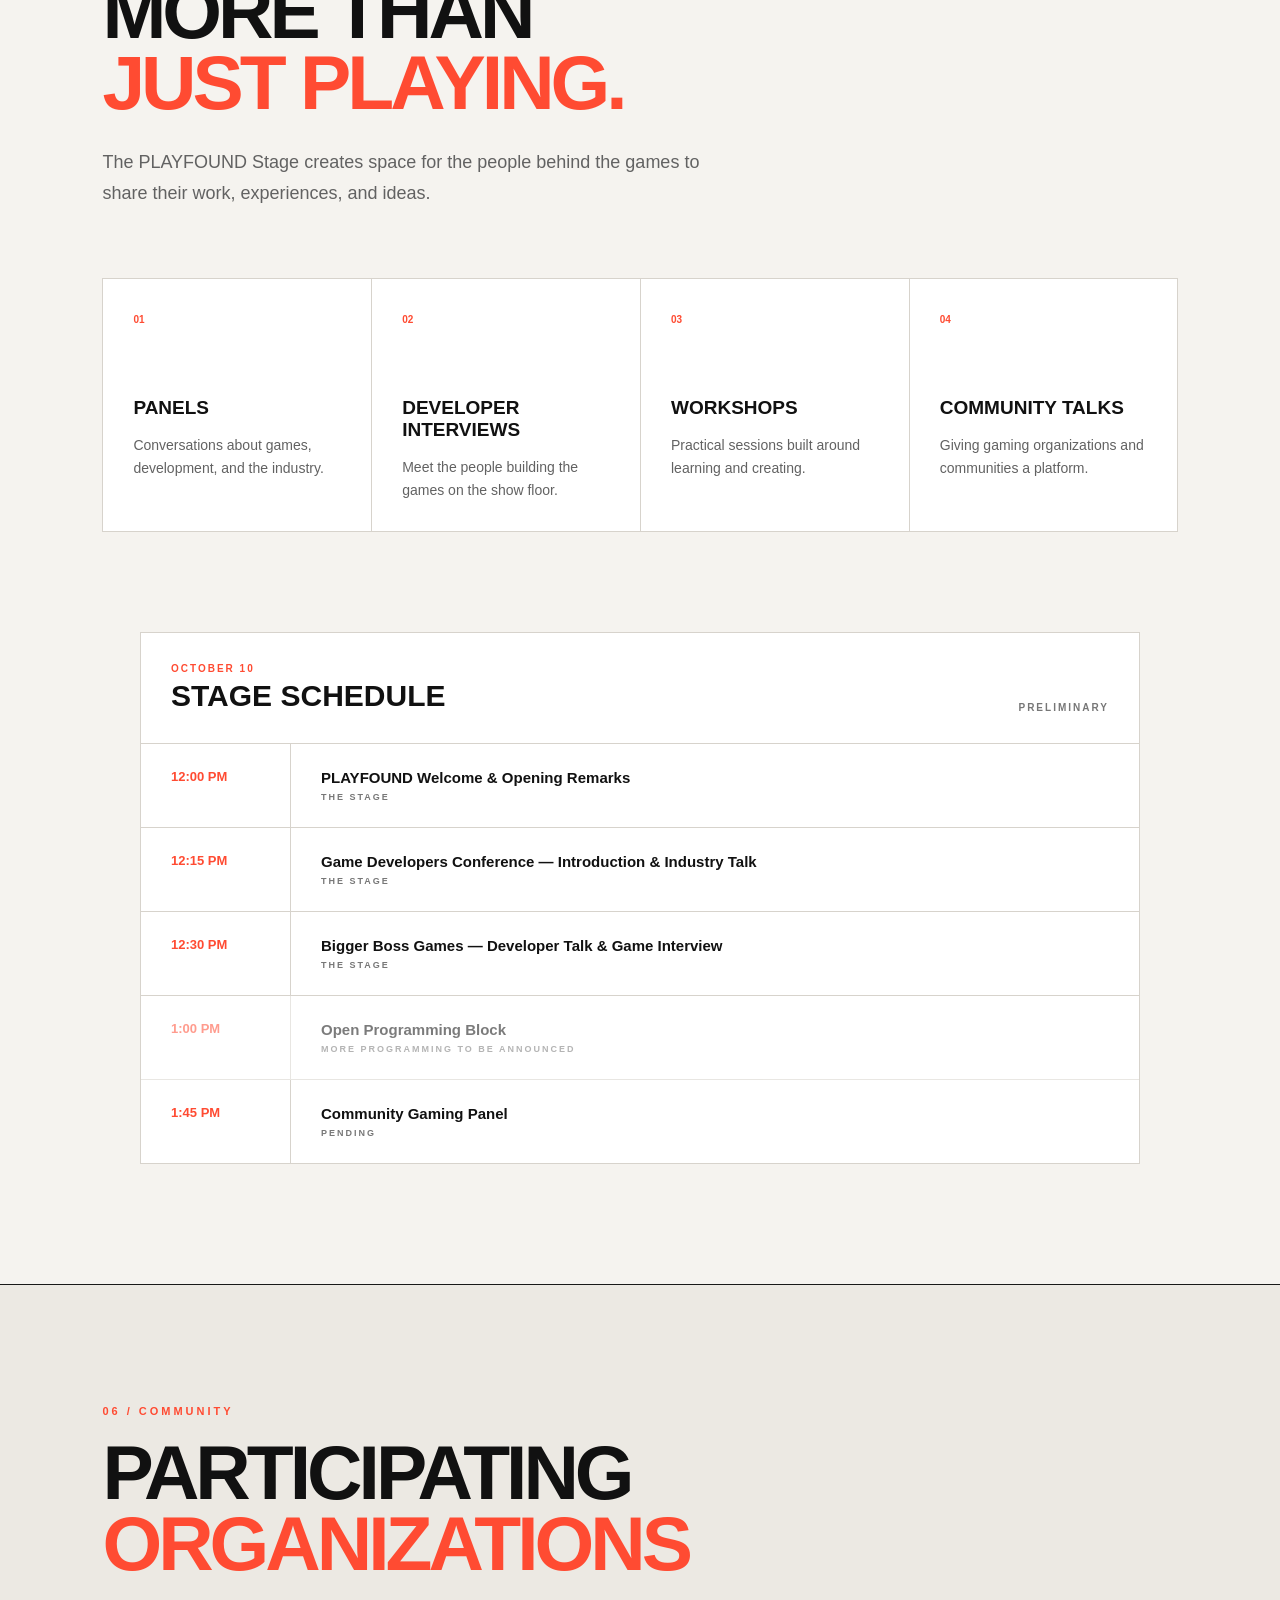
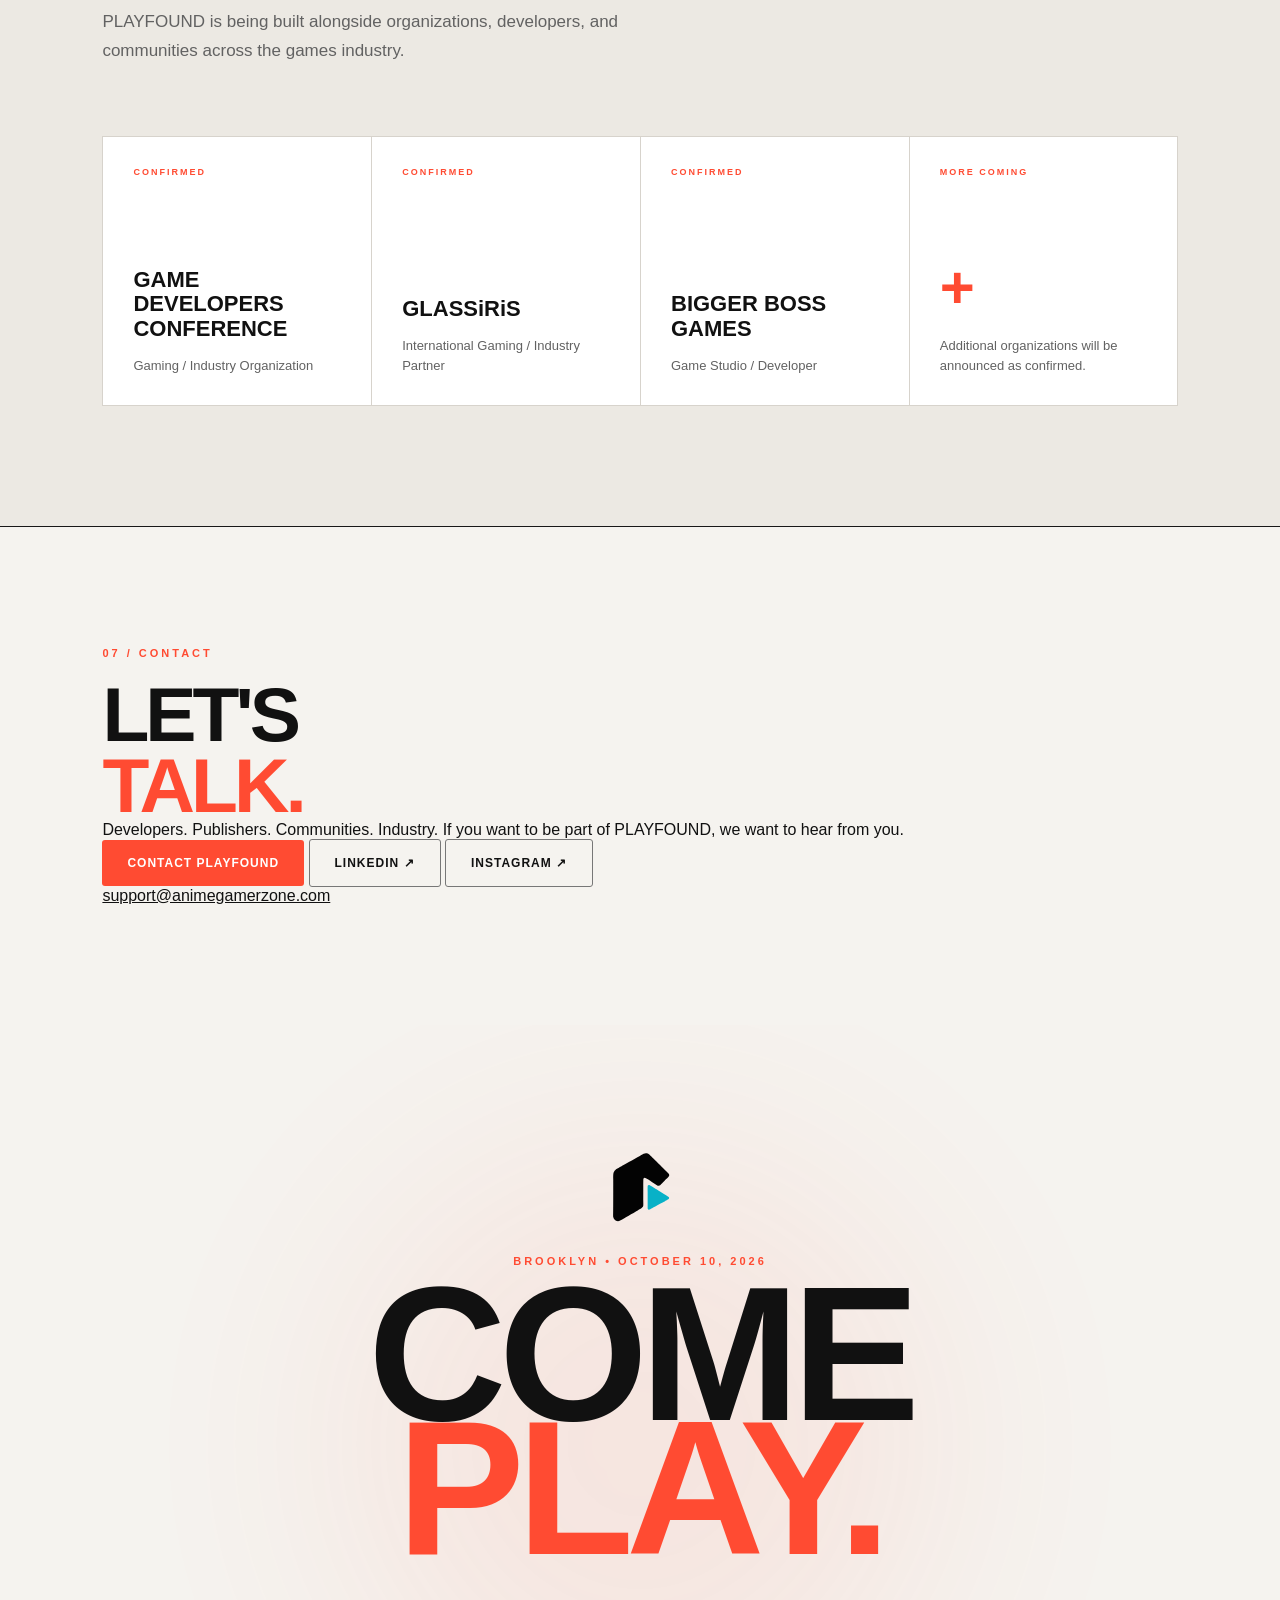
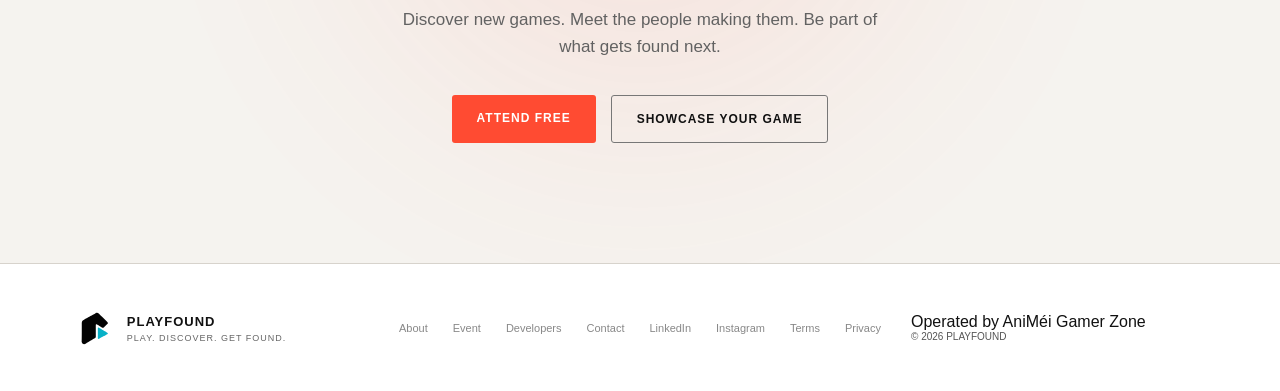
==== commit 7e667721: "Update print statement from 'Hello' to 'Goodbye'" ====
--- a/index.html
+++ b/index.html
@@ -5,736 +5,1025 @@
   <meta charset="UTF-8">
   <meta name="viewport" content="width=device-width, initial-scale=1.0">
 
-  <title>PLAYFOUND | Indie Game Showcase NYC</title>
-
-  <meta
-    name="description"
-    content="PLAYFOUND is a recurring indie game showcase in Brooklyn where developers, players, communities, and the games industry come together."
-  >
+  <title>PLAYFOUND | Indie Games. Brooklyn. NYC.</title>
+
+  <meta name="description"
+    content="PLAYFOUND is a recurring indie game showcase in Brooklyn bringing developers, players, communities, publishers, and the games industry together.">
+
+  <meta name="theme-color" content="#050505">
+
+  <!-- FAVICON -->
+  <link rel="icon" type="image/svg+xml"
+    href="playfound%20logo%20white.svg">
+
+  <!-- SOCIAL SHARING -->
+  <meta property="og:title"
+    content="PLAYFOUND | Play. Discover. Get Found.">
+
+  <meta property="og:description"
+    content="A recurring indie game showcase bringing developers, players, communities, and the games industry together in Brooklyn, NYC.">
+
+  <meta property="og:type" content="website">
+  <meta property="og:url" content="https://playfoundnyc.com/">
+
+  <meta name="twitter:card" content="summary">
+  <meta name="twitter:title"
+    content="PLAYFOUND | Play. Discover. Get Found.">
+
+  <meta name="twitter:description"
+    content="Discover new games. Meet the people making them. Get found.">
 
   <link rel="stylesheet" href="style.css">
 </head>
 
+
 <body>
 
-  <!-- =========================
-       NAVIGATION
-  ========================== -->
-
-  <header class="navbar">
-
-    <a href="#top" class="nav-logo">
-      <img src="playfound%20logo%20white.svg" alt="PLAYFOUND">
+<header class="navbar">
+
+  <a href="#top" class="nav-logo">
+    <img src="playfound%20logo%20white.svg" alt="PLAYFOUND">
+  </a>
+
+  <nav>
+    <a href="#about">ABOUT</a>
+    <a href="#games">GAMES</a>
+    <a href="#event">EVENT</a>
+    <a href="#developers">DEVELOPERS</a>
+    <a href="#stage">THE STAGE</a>
+    <a href="#partners">PARTNERS</a>
+    <a href="#contact">CONTACT</a>
+  </nav>
+
+  <a href="#developers" class="nav-button">
+    SHOWCASE YOUR GAME
+  </a>
+
+</header>
+
+
+<main id="top">
+
+<!-- HERO -->
+
+<section class="hero">
+
+  <div class="hero-content">
+
+    <img
+      src="playfound%20logo%20white.svg"
+      alt="PLAYFOUND"
+      class="hero-logo">
+
+    <p class="eyebrow">
+      INDIE GAMES • BROOKLYN • NYC
+    </p>
+
+    <h1>
+      PLAY. DISCOVER.<br>
+      <span>GET FOUND.</span>
+    </h1>
+
+    <p class="hero-description">
+      A recurring game discovery showcase bringing developers,
+      players, communities, and the games industry together.
+    </p>
+
+    <div class="hero-buttons">
+
+      <a href="#event" class="button primary">
+        ATTEND FREE
+      </a>
+
+      <a href="#developers" class="button secondary">
+        SHOWCASE YOUR GAME
+      </a>
+
+    </div>
+
+  </div>
+
+
+  <div class="event-card">
+
+    <p class="event-label">NEXT PLAYFOUND</p>
+
+    <h2>OCTOBER 10</h2>
+
+    <p class="event-location">
+      Voorhees Hall<br>
+      186 Jay St, Brooklyn, NY 11201
+    </p>
+
+    <div class="event-divider"></div>
+
+    <p class="event-week">
+      NEW YORK GAMES WEEK
+    </p>
+
+    <p class="event-status">
+      Venue confirmation pending
+    </p>
+
+  </div>
+
+</section>
+
+
+<!-- ABOUT -->
+
+<section class="section about" id="about">
+
+  <div class="section-heading">
+
+    <p class="section-number">01 / ABOUT</p>
+
+    <h2>
+      WHAT IS<br>
+      PLAYFOUND?
+    </h2>
+
+    <p>
+      PLAYFOUND is a recurring game discovery showcase built around
+      one simple idea: put developers, players, communities, and
+      industry professionals in the same room.
+    </p>
+
+  </div>
+
+
+  <div class="three-grid">
+
+    <article class="concept-card">
+
+      <span>01</span>
+
+      <h3>PLAY.</h3>
+
+      <p>
+        Discover new games, meet the people making them,
+        and experience playable builds firsthand.
+      </p>
+
+    </article>
+
+
+    <article class="concept-card">
+
+      <span>02</span>
+
+      <h3>DISCOVER.</h3>
+
+      <p>
+        Developers meet players, collect feedback,
+        build community, and create real connections.
+      </p>
+
+    </article>
+
+
+    <article class="concept-card highlight">
+
+      <span>03</span>
+
+      <h3>GET FOUND.</h3>
+
+      <p>
+        Great games gain visibility and opportunities
+        with publishers, industry professionals, and new audiences.
+      </p>
+
+    </article>
+
+  </div>
+
+</section>
+
+
+<!-- FEATURED GAMES -->
+
+<section class="section games-section" id="games">
+
+  <div class="section-title-row">
+
+    <div>
+      <p class="section-number">02 / GAMES</p>
+      <h2>FEATURED GAMES</h2>
+    </div>
+
+    <p class="section-side-copy">
+      Meet the developers and discover the games coming to PLAYFOUND.
+    </p>
+
+  </div>
+
+
+  <div class="games-grid">
+
+    <article class="game-card featured-game">
+
+      <div class="game-art">
+
+        <div class="game-placeholder">
+
+          <span>FEATURED GAME</span>
+
+          <strong>
+            GAME ART<br>
+            COMING SOON
+          </strong>
+
+        </div>
+
+      </div>
+
+
+      <div class="game-info">
+
+        <div>
+
+          <p class="game-type">INDIE GAME</p>
+
+          <h3>COMING SOON</h3>
+
+        </div>
+
+        <p>
+          New participating games will be announced
+          as developers are confirmed.
+        </p>
+
+      </div>
+
+    </article>
+
+
+    <article class="game-card">
+
+      <div class="game-art">
+
+        <div class="game-placeholder">
+
+          <span>PLAYFOUND</span>
+
+          <strong>
+            YOUR GAME<br>
+            COULD BE HERE
+          </strong>
+
+        </div>
+
+      </div>
+
+
+      <div class="game-info">
+
+        <div>
+
+          <p class="game-type">DEVELOPERS</p>
+
+          <h3>SHOWCASE YOUR GAME</h3>
+
+        </div>
+
+        <a href="#developers" class="text-link">
+          APPLY →
+        </a>
+
+      </div>
+
+    </article>
+
+  </div>
+
+</section>
+
+
+<!-- NEXT EVENT -->
+
+<section class="next-event section" id="event">
+
+  <div class="event-big-date">
+
+    <p class="section-number">
+      03 / NEXT PLAYFOUND
+    </p>
+
+    <h2>
+      OCT<br>
+      <span>10</span>
+    </h2>
+
+  </div>
+
+
+  <div class="event-details">
+
+    <p class="event-kicker">
+      SATURDAY • BROOKLYN • NEW YORK
+    </p>
+
+    <h3>
+      PLAYFOUND<br>
+      NEW YORK
+    </h3>
+
+
+    <div class="event-detail-grid">
+
+      <div>
+        <span>DATE</span>
+        <strong>October 10, 2026</strong>
+      </div>
+
+      <div>
+        <span>HOURS</span>
+        <strong>11:00 AM – 5:00 PM</strong>
+      </div>
+
+      <div>
+
+        <span>LOCATION</span>
+
+        <strong>
+          Voorhees Hall<br>
+          186 Jay St<br>
+          Brooklyn, NY 11201
+        </strong>
+
+      </div>
+
+      <div>
+        <span>ADMISSION</span>
+        <strong>Free</strong>
+      </div>
+
+    </div>
+
+
+    <p class="event-note">
+      Taking place during New York Games Week and NYCC week,
+      bringing the gaming community together in Brooklyn.
+    </p>
+
+    <p class="venue-note">
+      Venue confirmation pending.
+    </p>
+
+
+    <div class="hero-buttons">
+
+      <a href="#final-cta" class="button primary">
+        ATTEND FREE
+      </a>
+
+      <a href="#stage" class="button secondary">
+        EXPLORE THE EVENT
+      </a>
+
+    </div>
+
+  </div>
+
+</section>
+
+
+<!-- DEVELOPERS -->
+
+<section class="section developers-section" id="developers">
+
+  <div class="developer-heading">
+
+    <p class="section-number">
+      04 / DEVELOPERS
+    </p>
+
+    <h2>
+      YOUR GAME<br>
+      <span>DESERVES TO BE PLAYED.</span>
+    </h2>
+
+    <p>
+      Bring your game to PLAYFOUND and put it directly
+      in front of players, community members, and the games industry.
+    </p>
+
+    <!-- HIGHER / EASIER TO FIND CTA -->
+
+    <div class="developer-top-button">
+
+      <a href="#" class="button primary">
+        APPLY TO SHOWCASE
+      </a>
+
+    </div>
+
+  </div>
+
+
+  <div class="developer-benefits">
+
+    <article>
+
+      <span>01</span>
+
+      <h3>SHOWCASE</h3>
+
+      <p>
+        Put your game in front of a live audience.
+      </p>
+
+    </article>
+
+
+    <article>
+
+      <span>02</span>
+
+      <h3>PLAYTEST</h3>
+
+      <p>
+        Watch real players experience your game.
+      </p>
+
+    </article>
+
+
+    <article>
+
+      <span>03</span>
+
+      <h3>FEEDBACK</h3>
+
+      <p>
+        Collect direct player feedback and observations.
+      </p>
+
+    </article>
+
+
+    <article>
+
+      <span>04</span>
+
+      <h3>GET DISCOVERED</h3>
+
+      <p>
+        Meet publishers, industry professionals, and communities.
+      </p>
+
+    </article>
+
+  </div>
+
+
+  <div class="developer-cta">
+
+    <div>
+
+      <p>DEVELOPER APPLICATIONS</p>
+
+      <h3>BRING YOUR GAME.</h3>
+
+    </div>
+
+    <a href="#" class="button primary">
+      APPLY TO SHOWCASE
     </a>
 
-    <nav>
-      <a href="#about">ABOUT</a>
-      <a href="#games">GAMES</a>
-      <a href="#event">EVENT</a>
-      <a href="#developers">DEVELOPERS</a>
-      <a href="#stage">THE STAGE</a>
-      <a href="#partners">PARTNERS</a>
-    </nav>
-
-    <a href="#developers" class="nav-button">
+  </div>
+
+</section>
+
+
+<!-- THE STAGE -->
+
+<section class="section stage-section" id="stage">
+
+  <div class="stage-intro">
+
+    <p class="section-number">
+      05 / THE STAGE
+    </p>
+
+    <h2>
+      MORE THAN<br>
+      <span>JUST PLAYING.</span>
+    </h2>
+
+    <p>
+      The PLAYFOUND Stage creates space for the people behind
+      the games to share their work, experiences, and ideas.
+    </p>
+
+  </div>
+
+
+  <div class="stage-grid">
+
+    <article>
+
+      <span>01</span>
+
+      <h3>PANELS</h3>
+
+      <p>
+        Conversations about games, development, and the industry.
+      </p>
+
+    </article>
+
+
+    <article>
+
+      <span>02</span>
+
+      <h3>DEVELOPER INTERVIEWS</h3>
+
+      <p>
+        Meet the people building the games on the show floor.
+      </p>
+
+    </article>
+
+
+    <article>
+
+      <span>03</span>
+
+      <h3>WORKSHOPS</h3>
+
+      <p>
+        Practical sessions built around learning and creating.
+      </p>
+
+    </article>
+
+
+    <article>
+
+      <span>04</span>
+
+      <h3>COMMUNITY TALKS</h3>
+
+      <p>
+        Giving gaming organizations and communities a platform.
+      </p>
+
+    </article>
+
+  </div>
+
+
+  <div class="schedule-preview">
+
+    <div class="schedule-header">
+
+      <div>
+
+        <p>OCTOBER 10</p>
+
+        <h3>STAGE SCHEDULE</h3>
+
+      </div>
+
+      <span>PRELIMINARY</span>
+
+    </div>
+
+
+    <div class="schedule-row">
+
+      <time>12:00 PM</time>
+
+      <div>
+
+        <strong>
+          PLAYFOUND Welcome & Opening Remarks
+        </strong>
+
+        <span>THE STAGE</span>
+
+      </div>
+
+    </div>
+
+
+    <div class="schedule-row">
+
+      <time>12:15 PM</time>
+
+      <div>
+
+        <strong>
+          Game Developers Conference —
+          Introduction & Industry Talk
+        </strong>
+
+        <span>THE STAGE</span>
+
+      </div>
+
+    </div>
+
+
+    <div class="schedule-row">
+
+      <time>12:30 PM</time>
+
+      <div>
+
+        <strong>
+          Bigger Boss Games —
+          Developer Talk & Game Interview
+        </strong>
+
+        <span>THE STAGE</span>
+
+      </div>
+
+    </div>
+
+
+    <div class="schedule-row open">
+
+      <time>1:00 PM</time>
+
+      <div>
+
+        <strong>
+          Open Programming Block
+        </strong>
+
+        <span>
+          MORE PROGRAMMING TO BE ANNOUNCED
+        </span>
+
+      </div>
+
+    </div>
+
+
+    <div class="schedule-row">
+
+      <time>1:45 PM</time>
+
+      <div>
+
+        <strong>
+          Community Gaming Panel
+        </strong>
+
+        <span>PENDING</span>
+
+      </div>
+
+    </div>
+
+  </div>
+
+</section>
+
+
+<!-- PARTICIPATING ORGANIZATIONS -->
+
+<section class="section partners-section" id="partners">
+
+  <div class="partners-heading">
+
+    <p class="section-number">
+      06 / COMMUNITY
+    </p>
+
+    <h2>
+      PARTICIPATING<br>
+      <span>ORGANIZATIONS</span>
+    </h2>
+
+    <p>
+      PLAYFOUND is being built alongside organizations,
+      developers, and communities across the games industry.
+    </p>
+
+  </div>
+
+
+  <div class="partner-grid">
+
+    <div class="partner-card">
+
+      <span>CONFIRMED</span>
+
+      <h3>
+        GAME DEVELOPERS<br>
+        CONFERENCE
+      </h3>
+
+      <p>
+        Gaming / Industry Organization
+      </p>
+
+    </div>
+
+
+    <div class="partner-card">
+
+      <span>CONFIRMED</span>
+
+      <h3>GLASSiRiS</h3>
+
+      <p>
+        International Gaming / Industry Partner
+      </p>
+
+    </div>
+
+
+    <div class="partner-card">
+
+      <span>CONFIRMED</span>
+
+      <h3>BIGGER BOSS GAMES</h3>
+
+      <p>
+        Game Studio / Developer
+      </p>
+
+    </div>
+
+
+    <div class="partner-card future-partner">
+
+      <span>MORE COMING</span>
+
+      <h3>+</h3>
+
+      <p>
+        Additional organizations will be announced
+        as confirmed.
+      </p>
+
+    </div>
+
+  </div>
+
+</section>
+
+
+<!-- CONTACT -->
+
+<section class="section contact-section" id="contact">
+
+  <div class="contact-inner">
+
+    <p class="section-number">
+      07 / CONTACT
+    </p>
+
+    <h2>
+      LET'S<br>
+      <span>TALK.</span>
+    </h2>
+
+    <p class="contact-intro">
+      Developers. Publishers. Communities. Industry.
+      If you want to be part of PLAYFOUND, we want to hear from you.
+    </p>
+
+
+    <div class="contact-actions">
+
+      <a
+        href="mailto:support@animegamerzone.com"
+        class="button primary">
+
+        CONTACT PLAYFOUND
+
+      </a>
+
+
+      <a
+        href="https://www.linkedin.com/company/playfoundnyc/"
+        target="_blank"
+        rel="noopener noreferrer"
+        class="button secondary">
+
+        LINKEDIN ↗
+
+      </a>
+
+
+      <a
+        href="https://www.instagram.com/playfound_nyc/"
+        target="_blank"
+        rel="noopener noreferrer"
+        class="button secondary">
+
+        INSTAGRAM ↗
+
+      </a>
+
+    </div>
+
+
+    <a
+      href="mailto:support@animegamerzone.com"
+      class="contact-email">
+
+      support@animegamerzone.com
+
+    </a>
+
+  </div>
+
+</section>
+
+
+<!-- FINAL CTA -->
+
+<section class="final-cta" id="final-cta">
+
+  <img
+    src="playfound%20logo%20white.svg"
+    alt="PLAYFOUND"
+    class="final-logo">
+
+
+  <p class="section-number">
+    BROOKLYN • OCTOBER 10, 2026
+  </p>
+
+
+  <h2>
+    COME<br>
+    <span>PLAY.</span>
+  </h2>
+
+
+  <p class="final-description">
+    Discover new games. Meet the people making them.
+    Be part of what gets found next.
+  </p>
+
+
+  <div class="hero-buttons final-buttons">
+
+    <a href="#" class="button primary">
+      ATTEND FREE
+    </a>
+
+    <a href="#developers" class="button secondary">
       SHOWCASE YOUR GAME
     </a>
 
-  </header>
-
-
-  <main id="top">
-
-    <!-- =========================
-         HERO
-    ========================== -->
-
-    <section class="hero">
-
-      <div class="hero-content">
-
-        <img
-          src="playfound%20logo%20white.svg"
-          alt="PLAYFOUND"
-          class="hero-logo"
-        >
-
-        <p class="eyebrow">
-          INDIE GAMES • BROOKLYN • NYC
-        </p>
-
-        <h1>
-          PLAY. DISCOVER.<br>
-          <span>GET FOUND.</span>
-        </h1>
-
-        <p class="hero-description">
-          A recurring game discovery showcase bringing developers,
-          players, communities, and the games industry together.
-        </p>
-
-        <div class="hero-buttons">
-
-          <a href="#event" class="button primary">
-            ATTEND FREE
-          </a>
-
-          <a href="#developers" class="button secondary">
-            SHOWCASE YOUR GAME
-          </a>
-
-        </div>
-
-      </div>
-
-
-      <div class="event-card">
-
-        <p class="event-label">
-          NEXT PLAYFOUND
-        </p>
-
-        <h2>OCTOBER 10</h2>
-
-        <p class="event-location">
-          Voorhees Hall<br>
-          186 Jay St, Brooklyn, NY 11201
-        </p>
-
-        <div class="event-divider"></div>
-
-        <p class="event-week">
-          NEW YORK GAMES WEEK
-        </p>
-
-        <p class="event-status">
-          Venue confirmation pending
-        </p>
-
-      </div>
-
-    </section>
-
-
-    <!-- =========================
-         WHAT IS PLAYFOUND
-    ========================== -->
-
-    <section class="section about" id="about">
-
-      <div class="section-heading">
-
-        <p class="section-number">01 / ABOUT</p>
-
-        <h2>WHAT IS<br>PLAYFOUND?</h2>
-
-        <p>
-          PLAYFOUND is a recurring game discovery showcase built around
-          one simple idea: put developers, players, communities, and
-          industry professionals in the same room.
-        </p>
-
-      </div>
-
-
-      <div class="three-grid">
-
-        <article class="concept-card">
-
-          <span>01</span>
-
-          <h3>PLAY.</h3>
-
-          <p>
-            Discover new games, meet the people making them,
-            and experience playable builds firsthand.
-          </p>
-
-        </article>
-
-
-        <article class="concept-card">
-
-          <span>02</span>
-
-          <h3>DISCOVER.</h3>
-
-          <p>
-            Developers meet players, collect feedback,
-            build community, and create real connections.
-          </p>
-
-        </article>
-
-
-        <article class="concept-card highlight">
-
-          <span>03</span>
-
-          <h3>GET FOUND.</h3>
-
-          <p>
-            Great games gain visibility and opportunities
-            with publishers, industry professionals, and new audiences.
-          </p>
-
-        </article>
-
-      </div>
-
-    </section>
-
-
-    <!-- =========================
-         FEATURED GAMES
-    ========================== -->
-
-    <section class="section games-section" id="games">
-
-      <div class="section-title-row">
-
-        <div>
-          <p class="section-number">02 / GAMES</p>
-          <h2>FEATURED GAMES</h2>
-        </div>
-
-        <p class="section-side-copy">
-          Meet the developers and discover the games coming to PLAYFOUND.
-        </p>
-
-      </div>
-
-
-      <div class="games-grid">
-
-        <article class="game-card featured-game">
-
-          <div class="game-art">
-
-            <div class="game-placeholder">
-              <span>FEATURED GAME</span>
-              <strong>GAME ART<br>COMING SOON</strong>
-            </div>
-
-          </div>
-
-          <div class="game-info">
-
-            <div>
-              <p class="game-type">INDIE GAME</p>
-              <h3>COMING SOON</h3>
-            </div>
-
-            <p>
-              New participating games will be announced as developers
-              are confirmed.
-            </p>
-
-          </div>
-
-        </article>
-
-
-        <article class="game-card">
-
-          <div class="game-art">
-
-            <div class="game-placeholder">
-              <span>PLAYFOUND</span>
-              <strong>YOUR GAME<br>COULD BE HERE</strong>
-            </div>
-
-          </div>
-
-          <div class="game-info">
-
-            <div>
-              <p class="game-type">DEVELOPERS</p>
-              <h3>SHOWCASE YOUR GAME</h3>
-            </div>
-
-            <a href="#developers" class="text-link">
-              APPLY →
-            </a>
-
-          </div>
-
-        </article>
-
-      </div>
-
-    </section>
-
-
-    <!-- =========================
-         NEXT EVENT
-    ========================== -->
-
-    <section class="next-event section" id="event">
-
-      <div class="event-big-date">
-
-        <p class="section-number">03 / NEXT PLAYFOUND</p>
-
-        <h2>
-          OCT<br>
-          <span>10</span>
-        </h2>
-
-      </div>
-
-
-      <div class="event-details">
-
-        <p class="event-kicker">
-          SATURDAY • BROOKLYN • NEW YORK
-        </p>
-
-        <h3>PLAYFOUND<br>NEW YORK</h3>
-
-        <div class="event-detail-grid">
-
-          <div>
-            <span>DATE</span>
-            <strong>October 10, 2026</strong>
-          </div>
-
-          <div>
-            <span>HOURS</span>
-            <strong>11:00 AM – 5:00 PM</strong>
-          </div>
-
-          <div>
-            <span>LOCATION</span>
-            <strong>
-              Voorhees Hall<br>
-              186 Jay St<br>
-              Brooklyn, NY 11201
-            </strong>
-          </div>
-
-          <div>
-            <span>ADMISSION</span>
-            <strong>Free</strong>
-          </div>
-
-        </div>
-
-        <p class="event-note">
-          Taking place during New York Games Week and NYCC week,
-          bringing the gaming community together in Brooklyn.
-        </p>
-
-        <p class="venue-note">
-          Venue confirmation pending.
-        </p>
-
-        <div class="hero-buttons">
-
-          <a href="#final-cta" class="button primary">
-            ATTEND FREE
-          </a>
-
-          <a href="#stage" class="button secondary">
-            EXPLORE THE EVENT
-          </a>
-
-        </div>
-
-      </div>
-
-    </section>
-
-
-    <!-- =========================
-         FOR DEVELOPERS
-    ========================== -->
-
-    <section class="section developers-section" id="developers">
-
-      <div class="developer-heading">
-
-        <p class="section-number">04 / DEVELOPERS</p>
-
-        <h2>
-          YOUR GAME<br>
-          <span>DESERVES TO BE PLAYED.</span>
-        </h2>
-
-        <p>
-          Bring your game to PLAYFOUND and put it directly
-          in front of players, community members, and the games industry.
-        </p>
-
-      </div>
-
-
-      <div class="developer-benefits">
-
-        <article>
-          <span>01</span>
-          <h3>SHOWCASE</h3>
-          <p>Put your game in front of a live audience.</p>
-        </article>
-
-        <article>
-          <span>02</span>
-          <h3>PLAYTEST</h3>
-          <p>Watch real players experience your game.</p>
-        </article>
-
-        <article>
-          <span>03</span>
-          <h3>FEEDBACK</h3>
-          <p>Collect direct player feedback and observations.</p>
-        </article>
-
-        <article>
-          <span>04</span>
-          <h3>GET DISCOVERED</h3>
-          <p>Meet publishers, industry professionals, and communities.</p>
-        </article>
-
-      </div>
-
-
-      <div class="developer-cta">
-
-        <div>
-          <p>DEVELOPER APPLICATIONS</p>
-          <h3>BRING YOUR GAME.</h3>
-        </div>
-
-        <a href="#" class="button primary">
-          APPLY TO SHOWCASE
-        </a>
-
-      </div>
-
-    </section>
-
-
-    <!-- =========================
-         THE STAGE
-    ========================== -->
-
-    <section class="section stage-section" id="stage">
-
-      <div class="stage-intro">
-
-        <p class="section-number">05 / THE STAGE</p>
-
-        <h2>
-          MORE THAN<br>
-          <span>JUST PLAYING.</span>
-        </h2>
-
-        <p>
-          The PLAYFOUND Stage creates space for the people behind
-          the games to share their work, experiences, and ideas.
-        </p>
-
-      </div>
-
-
-      <div class="stage-grid">
-
-        <article>
-          <span>01</span>
-          <h3>PANELS</h3>
-          <p>Conversations about games, development, and the industry.</p>
-        </article>
-
-        <article>
-          <span>02</span>
-          <h3>DEVELOPER INTERVIEWS</h3>
-          <p>Meet the people building the games on the show floor.</p>
-        </article>
-
-        <article>
-          <span>03</span>
-          <h3>WORKSHOPS</h3>
-          <p>Practical sessions built around learning and creating.</p>
-        </article>
-
-        <article>
-          <span>04</span>
-          <h3>COMMUNITY TALKS</h3>
-          <p>Giving gaming organizations and communities a platform.</p>
-        </article>
-
-      </div>
-
-
-      <div class="schedule-preview">
-
-        <div class="schedule-header">
-
-          <div>
-            <p>OCTOBER 10</p>
-            <h3>STAGE SCHEDULE</h3>
-          </div>
-
-          <span>PRELIMINARY</span>
-
-        </div>
-
-
-        <div class="schedule-row">
-          <time>12:00 PM</time>
-          <div>
-            <strong>PLAYFOUND Welcome & Opening Remarks</strong>
-            <span>THE STAGE</span>
-          </div>
-        </div>
-
-
-        <div class="schedule-row">
-          <time>12:15 PM</time>
-          <div>
-            <strong>
-              Game Developers Conference — Introduction & Industry Talk
-            </strong>
-            <span>THE STAGE</span>
-          </div>
-        </div>
-
-
-        <div class="schedule-row">
-          <time>12:30 PM</time>
-          <div>
-            <strong>
-              Bigger Boss Games — Developer Talk & Game Interview
-            </strong>
-            <span>THE STAGE</span>
-          </div>
-        </div>
-
-
-        <div class="schedule-row open">
-          <time>1:00 PM</time>
-          <div>
-            <strong>Open Programming Block</strong>
-            <span>MORE PROGRAMMING TO BE ANNOUNCED</span>
-          </div>
-        </div>
-
-
-        <div class="schedule-row">
-          <time>1:45 PM</time>
-          <div>
-            <strong>Community Gaming Panel</strong>
-            <span>PENDING</span>
-          </div>
-        </div>
-
-      </div>
-
-    </section>
-
-
-    <!-- =========================
-         PARTNERS
-    ========================== -->
-
-    <section class="section partners-section" id="partners">
-
-      <div class="partners-heading">
-
-        <p class="section-number">06 / COMMUNITY</p>
-
-        <h2>
-          PARTICIPATING<br>
-          <span>ORGANIZATIONS</span>
-        </h2>
-
-        <p>
-          PLAYFOUND is being built alongside organizations,
-          developers, and communities across the games industry.
-        </p>
-
-      </div>
-
-
-      <div class="partner-grid">
-
-        <div class="partner-card">
-          <span>CONFIRMED</span>
-          <h3>GAME DEVELOPERS<br>CONFERENCE</h3>
-          <p>Gaming / Industry Organization</p>
-        </div>
-
-        <div class="partner-card">
-          <span>CONFIRMED</span>
-          <h3>GLASSiRiS</h3>
-          <p>International Gaming / Industry Partner</p>
-        </div>
-
-        <div class="partner-card">
-          <span>CONFIRMED</span>
-          <h3>BIGGER BOSS GAMES</h3>
-          <p>Game Studio / Developer</p>
-        </div>
-
-        <div class="partner-card future-partner">
-          <span>MORE COMING</span>
-          <h3>+</h3>
-          <p>
-            Additional organizations will be announced as confirmed.
-          </p>
-        </div>
-
-      </div>
-
-    </section>
-
-
-    <!-- =========================
-         FINAL CTA
-    ========================== -->
-
-    <section class="final-cta" id="final-cta">
-
-      <img
-        src="playfound%20logo%20white.svg"
-        alt="PLAYFOUND"
-        class="final-logo"
-      >
-
-      <p class="section-number">
-        BROOKLYN • OCTOBER 10, 2026
-      </p>
-
-      <h2>
-        COME<br>
-        <span>PLAY.</span>
-      </h2>
-
-      <p class="final-description">
-        Discover new games. Meet the people making them.
-        Be part of what gets found next.
-      </p>
-
-      <div class="hero-buttons final-buttons">
-
-        <a href="#" class="button primary">
-          ATTEND FREE
-        </a>
-
-        <a href="#developers" class="button secondary">
-          SHOWCASE YOUR GAME
-        </a>
-
-      </div>
-
-    </section>
-
-  </main>
-
-
-  <!-- =========================
-       FOOTER
-  ========================== -->
-
-  <footer>
-
-    <div class="footer-brand">
-
-      <img src="playfound%20logo%20white.svg" alt="PLAYFOUND">
-
-      <div>
-        <strong>PLAYFOUND</strong>
-        <p>PLAY. DISCOVER. GET FOUND.</p>
-      </div>
-
-    </div>
-
-
-    <div class="footer-links">
-
-      <a href="#about">About</a>
-      <a href="#games">Games</a>
-      <a href="#event">Event</a>
-      <a href="#developers">Developers</a>
-      <a href="#stage">Stage</a>
-
-    </div>
-
+  </div>
+
+</section>
+
+</main>
+
+
+<!-- FOOTER -->
+
+<footer>
+
+  <div class="footer-brand">
+
+    <img
+      src="playfound%20logo%20white.svg"
+      alt="PLAYFOUND">
+
+    <div>
+
+      <strong>PLAYFOUND</strong>
+
+      <p>
+        PLAY. DISCOVER. GET FOUND.
+      </p>
+
+    </div>
+
+  </div>
+
+
+  <div class="footer-links">
+
+    <a href="#about">About</a>
+
+    <a href="#event">Event</a>
+
+    <a href="#developers">Developers</a>
+
+    <a href="#contact">Contact</a>
+
+    <a
+      href="https://www.linkedin.com/company/playfoundnyc/"
+      target="_blank"
+      rel="noopener noreferrer">
+      LinkedIn
+    </a>
+
+    <a
+      href="https://www.instagram.com/playfound_nyc/"
+      target="_blank"
+      rel="noopener noreferrer">
+      Instagram
+    </a>
+
+    <a href="terms.html">
+      Terms
+    </a>
+
+    <a href="privacy.html">
+      Privacy
+    </a>
+
+  </div>
+
+
+  <div class="footer-right">
+
+    <p>
+      Operated by AniMéi Gamer Zone
+    </p>
 
     <p class="copyright">
       © 2026 PLAYFOUND
     </p>
 
-  </footer>
-
-
-  <!-- =========================
-       DARK / LIGHT MODE TOGGLE
-  ========================== -->
-
-  <button
-    class="theme-toggle"
-    id="themeToggle"
-    type="button"
-    aria-label="Switch between light and dark mode"
-    title="Switch theme"
-  >
-    <span class="theme-sun">☀</span>
-
-    <span class="theme-track">
-      <span class="theme-knob"></span>
-    </span>
-
-    <span class="theme-moon">☾</span>
-  </button>
-
-
-  <!-- =========================
-       THEME SCRIPT
-  ========================== -->
-
-  <script>
-
-    const themeToggle = document.getElementById("themeToggle");
-    const root = document.documentElement;
-
-    const savedTheme = localStorage.getItem("playfound-theme");
-
-    if (savedTheme) {
-
-      root.dataset.theme = savedTheme;
-
-    } else if (
-      window.matchMedia("(prefers-color-scheme: light)").matches
-    ) {
-
-      root.dataset.theme = "light";
-
-    } else {
-
-      root.dataset.theme = "dark";
-
-    }
-
-
-    themeToggle.addEventListener("click", () => {
-
-      const newTheme =
-        root.dataset.theme === "light"
-          ? "dark"
-          : "light";
-
-      root.dataset.theme = newTheme;
-
-      localStorage.setItem(
-        "playfound-theme",
-        newTheme
-      );
-
-    });
-
-  </script>
+  </div>
+
+</footer>
+
+
+<!-- THEME TOGGLE -->
+
+<button
+  class="theme-toggle"
+  id="themeToggle"
+  type="button"
+  aria-label="Switch between light and dark mode"
+  title="Switch theme">
+
+  <span class="theme-sun">☀</span>
+
+  <span class="theme-track">
+    <span class="theme-knob"></span>
+  </span>
+
+  <span class="theme-moon">☾</span>
+
+</button>
+
+
+<script>
+
+  const themeToggle =
+    document.getElementById("themeToggle");
+
+  const root =
+    document.documentElement;
+
+  const savedTheme =
+    localStorage.getItem("playfound-theme");
+
+
+  if (savedTheme) {
+
+    root.dataset.theme = savedTheme;
+
+  } else if (
+    window.matchMedia(
+      "(prefers-color-scheme: light)"
+    ).matches
+  ) {
+
+    root.dataset.theme = "light";
+
+  } else {
+
+    root.dataset.theme = "dark";
+
+  }
+
+
+  themeToggle.addEventListener("click", () => {
+
+    const newTheme =
+      root.dataset.theme === "light"
+        ? "dark"
+        : "light";
+
+    root.dataset.theme = newTheme;
+
+    localStorage.setItem(
+      "playfound-theme",
+      newTheme
+    );
+
+  });
+
+</script>
 
 </body>
-
 </html>
--- a/style.css
+++ b/style.css
@@ -27,6 +27,10 @@
   color: var(--white);
   font-family: Arial, Helvetica, sans-serif;
   overflow-x: hidden;
+
+  transition:
+    background-color 0.3s ease,
+    color 0.3s ease;
 }
 
 a {
@@ -56,6 +60,10 @@
 
   background: rgba(5, 5, 5, 0.96);
   border-bottom: 1px solid #1d1d1d;
+
+  transition:
+    background-color 0.3s ease,
+    border-color 0.3s ease;
 }
 
 .nav-logo img {
@@ -72,9 +80,11 @@
 .navbar nav a {
   color: #aaa;
   text-decoration: none;
+
   font-size: 11px;
   font-weight: 800;
   letter-spacing: 1.5px;
+
   transition: 0.2s ease;
 }
 
@@ -84,7 +94,7 @@
 
 .nav-button {
   background: var(--orange);
-  color: var(--white);
+  color: #ffffff;
 
   padding: 13px 20px;
 
@@ -94,6 +104,12 @@
   letter-spacing: 1px;
 
   border-radius: 3px;
+
+  transition: 0.2s ease;
+}
+
+.nav-button:hover {
+  transform: translateY(-2px);
 }
 
 
@@ -108,9 +124,11 @@
 
 .section-number {
   color: var(--orange);
+
   font-size: 11px;
   font-weight: 800;
   letter-spacing: 3px;
+
   margin-bottom: 20px;
 }
 
@@ -130,11 +148,13 @@
   padding: 16px 25px;
 
   text-decoration: none;
+
   font-size: 12px;
   font-weight: 800;
   letter-spacing: 1px;
 
   border-radius: 3px;
+
   transition: 0.2s ease;
 }
 
@@ -144,7 +164,7 @@
 
 .primary {
   background: var(--orange);
-  color: var(--white);
+  color: #ffffff;
 }
 
 .secondary {
@@ -191,6 +211,8 @@
 
   border-radius: 50%;
   filter: blur(100px);
+
+  pointer-events: none;
 }
 
 .hero-content,
@@ -226,6 +248,7 @@
 
 .hero-description {
   max-width: 650px;
+
   margin-top: 30px;
 
   color: var(--muted);
@@ -237,8 +260,12 @@
 .hero-buttons {
   display: flex;
   gap: 15px;
+
   margin-top: 35px;
 }
+
+
+/* EVENT CARD */
 
 .event-card {
   background: var(--card);
@@ -247,6 +274,10 @@
   border-top: 3px solid var(--orange);
 
   padding: 40px;
+
+  transition:
+    background-color 0.3s ease,
+    border-color 0.3s ease;
 }
 
 .event-label {
@@ -262,6 +293,7 @@
 .event-card h2 {
   font-size: 44px;
   letter-spacing: -2px;
+
   margin-bottom: 8px;
 }
 
@@ -272,7 +304,9 @@
 
 .event-divider {
   height: 1px;
+
   background: var(--line);
+
   margin: 25px 0;
 }
 
@@ -284,7 +318,9 @@
 
 .event-status {
   margin-top: 10px;
+
   color: #777;
+
   font-size: 12px;
 }
 
@@ -295,12 +331,16 @@
 
 .about {
   background: #0a0a0a;
+
+  transition: background-color 0.3s ease;
 }
 
 .section-heading {
   display: grid;
   grid-template-columns: 1fr 1fr;
+
   gap: 80px;
+
   align-items: end;
 
   margin-bottom: 80px;
@@ -335,6 +375,10 @@
 
   display: flex;
   flex-direction: column;
+
+  transition:
+    background-color 0.3s ease,
+    border-color 0.3s ease;
 }
 
 .concept-card:last-child {
@@ -343,6 +387,7 @@
 
 .concept-card > span {
   color: #666;
+
   font-size: 11px;
   font-weight: 800;
 }
@@ -385,22 +430,35 @@
   max-width: 400px;
 
   color: var(--muted);
+
   line-height: 1.6;
 }
 
 .games-grid {
   display: grid;
   grid-template-columns: 1.35fr 0.65fr;
+
   gap: 20px;
 }
 
 .game-card {
   background: var(--card);
+
   border: 1px solid var(--line);
+
+  transition:
+    background-color 0.3s ease,
+    border-color 0.3s ease,
+    transform 0.2s ease;
+}
+
+.game-card:hover {
+  transform: translateY(-3px);
 }
 
 .game-art {
   aspect-ratio: 16 / 9;
+
   overflow: hidden;
 }
 
@@ -411,11 +469,18 @@
   padding: 40px;
 
   background:
-    linear-gradient(135deg, #181818 0%, #090909 55%, #29100c 100%);
+    linear-gradient(
+      135deg,
+      #181818 0%,
+      #090909 55%,
+      #29100c 100%
+    );
 
   display: flex;
   flex-direction: column;
   justify-content: space-between;
+
+  transition: background 0.3s ease;
 }
 
 .game-placeholder span {
@@ -428,6 +493,7 @@
 
 .game-placeholder strong {
   font-size: clamp(25px, 3vw, 50px);
+
   line-height: 0.95;
 }
 
@@ -482,23 +548,25 @@
 .next-event {
   display: grid;
   grid-template-columns: 0.8fr 1.2fr;
+
   gap: 100px;
 
   background: var(--orange);
-  color: var(--black);
+  color: #050505;
 }
 
 .next-event .section-number {
-  color: var(--black);
+  color: #050505;
 }
 
 .event-big-date h2 {
   font-size: clamp(100px, 15vw, 240px);
+
   line-height: 0.65;
 }
 
 .event-big-date h2 span {
-  color: var(--black);
+  color: #050505;
 }
 
 .event-kicker {
@@ -511,6 +579,7 @@
 
 .event-details h3 {
   font-size: clamp(50px, 6vw, 90px);
+
   line-height: 0.9;
   letter-spacing: -4px;
 
@@ -562,12 +631,13 @@
 }
 
 .next-event .primary {
-  background: var(--black);
+  background: #050505;
+  color: #ffffff;
 }
 
 .next-event .secondary {
-  color: var(--black);
-  border-color: var(--black);
+  color: #050505;
+  border-color: #050505;
 }
 
 
@@ -577,6 +647,8 @@
 
 .developers-section {
   background: #080808;
+
+  transition: background-color 0.3s ease;
 }
 
 .developer-heading {
@@ -608,6 +680,10 @@
 
   border: 1px solid var(--line);
   border-right: none;
+
+  transition:
+    background-color 0.3s ease,
+    border-color 0.3s ease;
 }
 
 .developer-benefits article:last-child {
@@ -641,8 +717,7 @@
   padding: 35px 40px;
 
   background: var(--orange);
-
-  color: var(--black);
+  color: #050505;
 
   display: flex;
   justify-content: space-between;
@@ -662,7 +737,8 @@
 }
 
 .developer-cta .primary {
-  background: var(--black);
+  background: #050505;
+  color: #ffffff;
 }
 
 
@@ -672,6 +748,8 @@
 
 .stage-section {
   background: var(--black);
+
+  transition: background-color 0.3s ease;
 }
 
 .stage-intro {
@@ -704,6 +782,10 @@
   border-top: 1px solid var(--line);
   border-bottom: 1px solid var(--line);
   border-left: 1px solid var(--line);
+
+  transition:
+    background-color 0.3s ease,
+    border-color 0.3s ease;
 }
 
 .stage-grid article:last-child {
@@ -732,7 +814,9 @@
 }
 
 
-/* SCHEDULE */
+/* ==================================================
+   SCHEDULE
+   ================================================== */
 
 .schedule-preview {
   max-width: 1000px;
@@ -740,6 +824,10 @@
   margin: 100px auto 0;
 
   border: 1px solid var(--line);
+
+  transition:
+    background-color 0.3s ease,
+    border-color 0.3s ease;
 }
 
 .schedule-header {
@@ -829,6 +917,8 @@
 
 .partners-section {
   background: #0a0a0a;
+
+  transition: background-color 0.3s ease;
 }
 
 .partners-heading {
@@ -863,6 +953,15 @@
 
   display: flex;
   flex-direction: column;
+
+  transition:
+    background-color 0.3s ease,
+    border-color 0.3s ease,
+    transform 0.2s ease;
+}
+
+.partner-card:hover {
+  transform: translateY(-3px);
 }
 
 .partner-card:last-child {
@@ -895,6 +994,7 @@
 
 .future-partner h3 {
   color: var(--orange);
+
   font-size: 60px;
 }
 
@@ -934,6 +1034,8 @@
   filter: blur(120px);
 
   border-radius: 50%;
+
+  pointer-events: none;
 }
 
 .final-cta > * {
@@ -943,6 +1045,7 @@
 
 .final-logo {
   width: 75px;
+
   margin-bottom: 30px;
 }
 
@@ -950,7 +1053,6 @@
   font-size: clamp(100px, 15vw, 230px);
 
   line-height: 0.7;
-
   letter-spacing: -8px;
 }
 
@@ -988,11 +1090,16 @@
   align-items: center;
 
   gap: 30px;
+
+  transition:
+    background-color 0.3s ease,
+    border-color 0.3s ease;
 }
 
 .footer-brand {
   display: flex;
   align-items: center;
+
   gap: 15px;
 }
 
@@ -1016,6 +1123,7 @@
 
 .footer-links {
   display: flex;
+
   gap: 25px;
 }
 
@@ -1037,6 +1145,252 @@
   color: #555;
 
   font-size: 10px;
+}
+
+
+/* ==================================================
+   THEME TOGGLE
+   ================================================== */
+
+.theme-toggle {
+  position: fixed;
+
+  right: 25px;
+  bottom: 25px;
+
+  z-index: 9999;
+
+  display: flex;
+  align-items: center;
+
+  gap: 8px;
+
+  padding: 9px 12px;
+
+  color: var(--white);
+  background: var(--card);
+
+  border: 1px solid var(--line);
+  border-radius: 100px;
+
+  cursor: pointer;
+
+  box-shadow:
+    0 8px 30px rgba(0, 0, 0, 0.3);
+
+  transition:
+    background-color 0.3s ease,
+    border-color 0.3s ease,
+    color 0.3s ease,
+    transform 0.2s ease;
+}
+
+.theme-toggle:hover {
+  transform: translateY(-2px);
+}
+
+.theme-sun,
+.theme-moon {
+  width: 17px;
+
+  display: flex;
+  justify-content: center;
+
+  font-size: 15px;
+  line-height: 1;
+}
+
+.theme-track {
+  width: 42px;
+  height: 22px;
+
+  padding: 3px;
+
+  display: block;
+
+  background: #333;
+
+  border-radius: 100px;
+
+  transition: background-color 0.3s ease;
+}
+
+.theme-knob {
+  display: block;
+
+  width: 16px;
+  height: 16px;
+
+  background: var(--orange);
+
+  border-radius: 50%;
+
+  transform: translateX(20px);
+
+  transition: transform 0.3s ease;
+}
+
+
+/* ==================================================
+   LIGHT MODE
+   ================================================== */
+
+html[data-theme="light"] {
+  --black: #f5f3ef;
+  --dark: #ece9e3;
+  --card: #ffffff;
+  --line: #d7d3cc;
+  --white: #111111;
+  --muted: #626262;
+}
+
+
+/* BODY */
+
+html[data-theme="light"] body {
+  background: var(--black);
+  color: var(--white);
+}
+
+
+/* NAVIGATION */
+
+html[data-theme="light"] .navbar {
+  background: rgba(245, 243, 239, 0.96);
+
+  border-bottom-color: var(--line);
+}
+
+html[data-theme="light"] .navbar nav a {
+  color: #666;
+}
+
+html[data-theme="light"] .navbar nav a:hover {
+  color: #111111;
+}
+
+
+/* WHITE PLAYFOUND LOGO -> BLACK IN LIGHT MODE */
+
+html[data-theme="light"] .nav-logo img,
+html[data-theme="light"] .hero-logo,
+html[data-theme="light"] .final-logo,
+html[data-theme="light"] .footer-brand img {
+  filter: invert(1);
+}
+
+
+/* HERO */
+
+html[data-theme="light"] .hero {
+  background: #f5f3ef;
+}
+
+
+/* CARDS */
+
+html[data-theme="light"] .event-card,
+html[data-theme="light"] .game-card,
+html[data-theme="light"] .concept-card,
+html[data-theme="light"] .developer-benefits article,
+html[data-theme="light"] .stage-grid article,
+html[data-theme="light"] .partner-card,
+html[data-theme="light"] .schedule-preview {
+  background: #ffffff;
+}
+
+
+/* ABOUT */
+
+html[data-theme="light"] .about {
+  background: #ece9e3;
+}
+
+
+/* FEATURED GAMES */
+
+html[data-theme="light"] .games-section {
+  background: #f5f3ef;
+}
+
+html[data-theme="light"] .game-placeholder {
+  background:
+    linear-gradient(
+      135deg,
+      #ffffff 0%,
+      #e9e6df 55%,
+      #ffd8d1 100%
+    );
+}
+
+
+/* DEVELOPERS */
+
+html[data-theme="light"] .developers-section {
+  background: #f8f6f2;
+}
+
+
+/* STAGE */
+
+html[data-theme="light"] .stage-section {
+  background: #f5f3ef;
+}
+
+
+/* PARTNERS */
+
+html[data-theme="light"] .partners-section {
+  background: #ece9e3;
+}
+
+
+/* FINAL CTA */
+
+html[data-theme="light"] .final-cta {
+  background: #f5f3ef;
+}
+
+
+/* FOOTER */
+
+html[data-theme="light"] footer {
+  background: #ffffff;
+}
+
+
+/* SECONDARY BUTTONS */
+
+html[data-theme="light"] .secondary {
+  color: #111111;
+
+  border-color: #777;
+}
+
+html[data-theme="light"] .secondary:hover {
+  border-color: #111111;
+}
+
+
+/* THEME SWITCH */
+
+html[data-theme="light"] .theme-toggle {
+  background: #ffffff;
+
+  color: #111111;
+
+  border-color: #d7d3cc;
+
+  box-shadow:
+    0 8px 30px rgba(0, 0, 0, 0.12);
+}
+
+html[data-theme="light"] .theme-track {
+  background: #d4d0c9;
+}
+
+html[data-theme="light"] .theme-knob {
+  transform: translateX(0);
 }
 
 
@@ -1081,6 +1435,7 @@
 
   .navbar {
     height: 75px;
+
     padding: 0 5%;
   }
 
@@ -1090,6 +1445,7 @@
 
   .nav-button {
     font-size: 9px;
+
     padding: 11px 12px;
   }
 
@@ -1116,6 +1472,7 @@
 
   .hero-buttons {
     flex-direction: column;
+
     align-items: stretch;
   }
 
@@ -1167,6 +1524,7 @@
   .game-info > p,
   .game-info .text-link {
     display: block;
+
     margin-top: 20px;
   }
 
@@ -1189,8 +1547,9 @@
   }
 
   .developer-cta .button {
+    width: 100%;
+
     margin-top: 25px;
-    width: 100%;
   }
 
   .schedule-row {
@@ -1222,4 +1581,9 @@
     justify-self: start;
   }
 
-}
+  .theme-toggle {
+    right: 15px;
+    bottom: 15px;
+  }
+
+}
